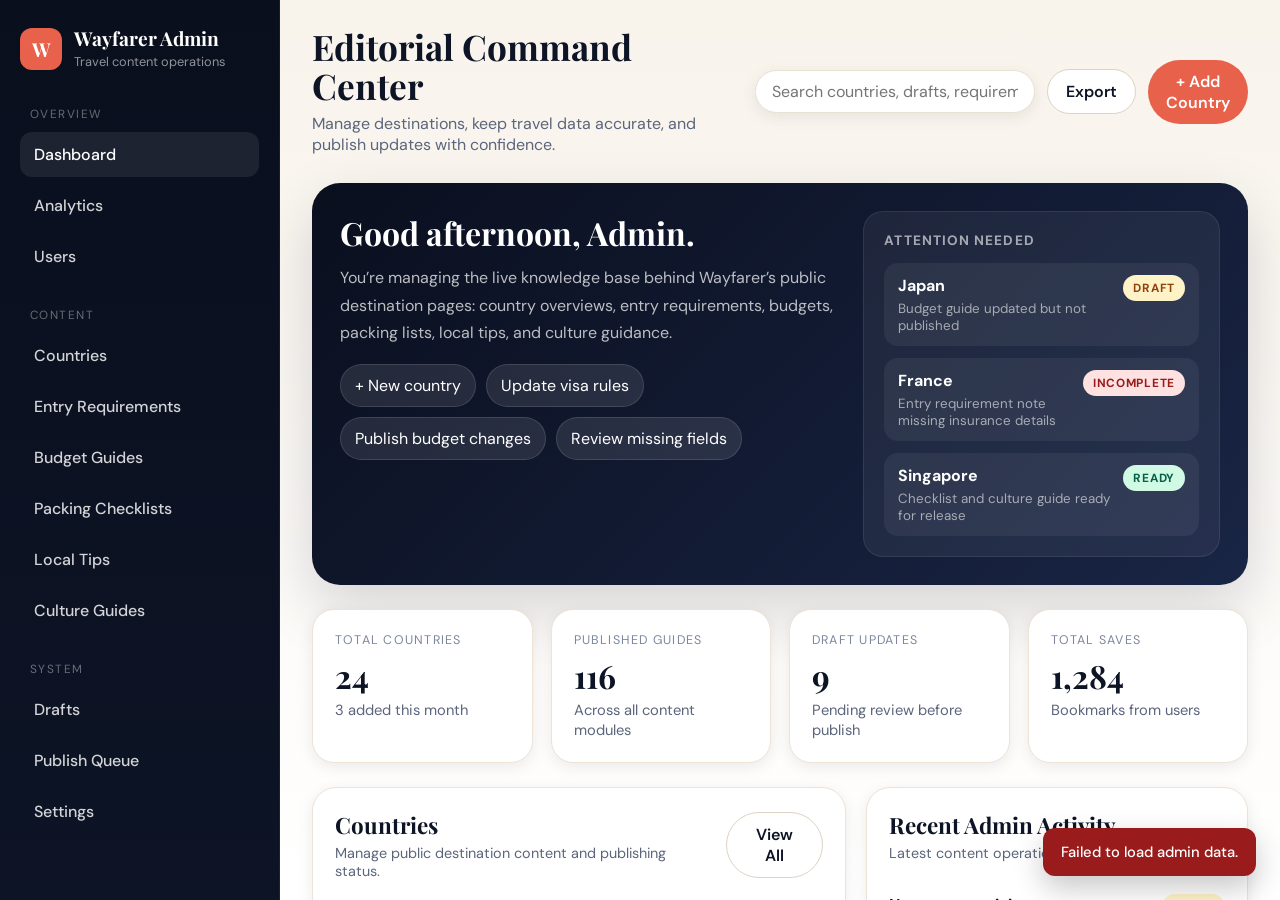
==== src/main/resources/static/admin/admin.html @ 3e6dd11d "feat, fix:removed dummy data from the KPI cards. implemented the user interface and buttons as well " ====
<!DOCTYPE html>
<html lang="en">
<head>
  <meta charset="UTF-8" />
  <meta name="viewport" content="width=device-width, initial-scale=1.0" />
  <title>Wayfarer Admin</title>

  <link rel="preconnect" href="https://fonts.googleapis.com" />
  <link rel="preconnect" href="https://fonts.gstatic.com" crossorigin />
  <link
    href="https://fonts.googleapis.com/css2?family=Playfair+Display:wght@600;700&family=DM+Sans:wght@400;500;600;700&display=swap"
    rel="stylesheet"
  />
  <link rel="stylesheet" href="admin.css" />
</head>
<body>
  <div class="admin-shell">
    <!-- SIDEBAR -->
    <aside class="sidebar">
      <div class="brand">
        <div class="brand-mark">W</div>
        <div class="brand-text">
          <h1>Wayfarer Admin</h1>
          <p>Travel content operations</p>
        </div>
      </div>

      <div class="nav-group">
        <div class="nav-title">Overview</div>
        <a href="#" class="nav-item active" data-section="dashboard">Dashboard</a>
        <a href="#" class="nav-item" data-section="analytics">Analytics</a>
        <a href="#" class="nav-item" data-section="users">Users</a>
      </div>

      <div class="nav-group">
        <div class="nav-title">Content</div>
        <a href="#" class="nav-item" data-section="countries">Countries</a>
        <a href="#" class="nav-item" data-section="requirements">Entry Requirements</a>
        <a href="#" class="nav-item" data-section="budgets">Budget Guides</a>
        <a href="#" class="nav-item" data-section="packing">Packing Checklists</a>
        <a href="#" class="nav-item" data-section="tips">Local Tips</a>
        <a href="#" class="nav-item" data-section="culture">Culture Guides</a>
      </div>

      <div class="nav-group">
        <div class="nav-title">System</div>
        <a href="#" class="nav-item" data-section="drafts">Drafts</a>
        <a href="#" class="nav-item" data-section="publish">Publish Queue</a>
        <a href="#" class="nav-item" data-section="settings">Settings</a>
      </div>
    </aside>

    <!-- MAIN -->
    <main class="main">
      <header class="topbar">
        <div class="page-heading">
          <h2 id="pageTitle">Editorial Command Center</h2>
          <p id="pageSubtitle">
            Manage destinations, keep travel data accurate, and publish updates with confidence.
          </p>
        </div>

        <div class="topbar-actions">
          <input
            id="searchInput"
            class="search"
            type="text"
            placeholder="Search countries, drafts, requirements..."
          />
          <button class="btn btn-outline" id="exportBtn">Export</button>
          <button class="btn btn-primary" id="addCountryBtn">+ Add Country</button>
        </div>
      </header>

      <!-- =========================
           DASHBOARD SECTION
      ========================== -->
      <section id="dashboardSection">
        <!-- HERO -->
        <section class="hero-panel">
          <div>
            <h3>Good afternoon, Admin.</h3>
            <p>
              You’re managing the live knowledge base behind Wayfarer’s public destination pages:
              country overviews, entry requirements, budgets, packing lists, local tips, and culture guidance.
            </p>

            <div class="quick-actions">
              <button class="quick-chip">+ New country</button>
              <button class="quick-chip">Update visa rules</button>
              <button class="quick-chip">Publish budget changes</button>
              <button class="quick-chip">Review missing fields</button>
            </div>
          </div>

          <div class="hero-side">
            <h4>Attention Needed</h4>

            <div class="task-list">
              <div class="task-item">
                <div>
                  <strong>Japan</strong>
                  <small>Budget guide updated but not published</small>
                </div>
                <span class="badge badge-warning">Draft</span>
              </div>

              <div class="task-item">
                <div>
                  <strong>France</strong>
                  <small>Entry requirement note missing insurance details</small>
                </div>
                <span class="badge badge-danger">Incomplete</span>
              </div>

              <div class="task-item">
                <div>
                  <strong>Singapore</strong>
                  <small>Checklist and culture guide ready for release</small>
                </div>
                <span class="badge badge-success">Ready</span>
              </div>
            </div>
          </div>
        </section>

        <!-- KPI CARDS -->
        <section class="stats-grid">
          <div class="stat-card">
            <span>Total Countries</span>
            <h3 id="totalCountries">24</h3>
            <p>3 added this month</p>
          </div>

          <div class="stat-card">
            <span>Published Guides</span>
            <h3 id="publishedGuides">116</h3>
            <p>Across all content modules</p>
          </div>

          <div class="stat-card">
            <span>Draft Updates</span>
            <h3 id="draftUpdates">9</h3>
            <p>Pending review before publish</p>
          </div>

          <div class="stat-card">
            <span>Total Saves</span>
            <h3 id="totalSaves">1,284</h3>
            <p>Bookmarks from users</p>
          </div>
        </section>

        <!-- DASHBOARD CONTENT GRID -->
        <section class="content-grid">
          <!-- COUNTRIES TABLE -->
          <div class="panel">
            <div class="panel-header">
              <div>
                <h3>Countries</h3>
                <p>Manage public destination content and publishing status.</p>
              </div>
              <button class="btn btn-outline" id="viewAllCountriesBtn">View All</button>
            </div>

            <div class="table-wrap">
              <table>
                <thead>
                  <tr>
                    <th>Country</th>
                    <th>Code</th>
                    <th>Capital</th>
                    <th>Last Updated</th>
                    <th>Actions</th>
                  </tr>
                </thead>
                <tbody id="countryTableBody"></tbody>
              </table>
            </div>
          </div>

          <!-- RECENT ACTIVITY -->
          <div class="panel">
            <div class="panel-header">
              <div>
                <h3>Recent Admin Activity</h3>
                <p>Latest content operations in the system.</p>
              </div>
            </div>

            <div class="list" id="activityList"></div>
          </div>
        </section>
      </section>

      <!-- =========================
           ANALYTICS SECTION
      ========================== -->
      <section id="analyticsSection" style="display: none;">
        <div class="panel">
          <div class="panel-header">
            <div>
              <h3>Analytics Overview</h3>
              <p>Track engagement, saves, and destination performance.</p>
            </div>
          </div>

          <div class="list" id="analyticsList">
            <div class="list-item">
              <div>
                <h4>Analytics module not connected yet</h4>
                <p>
                  Add your analytics API and render charts/cards here.
                </p>
              </div>
              <span class="badge badge-warning">Pending</span>
            </div>
          </div>
        </div>
      </section>

      <!-- =========================
           USERS SECTION
      ========================== -->
      <section id="usersSection" style="display: none;">
        <div class="panel">
          <div class="panel-header">
            <div>
              <h3>User Management</h3>
              <p>Monitor travelers, saves, and account-level activity.</p>
            </div>
          </div>

          <div class="list" id="usersList">
            <div class="list-item">
              <div>
                <h4>Users module not connected yet</h4>
                <p>
                  Add your users API and render the user table or cards here.
                </p>
              </div>
              <span class="badge badge-warning">Pending</span>
            </div>
          </div>
        </div>
      </section>

      <!-- =========================
           COUNTRIES SECTION
      ========================== -->
      <section id="countriesSection" style="display: none;">
        <div class="panel">
          <div class="panel-header">
            <div>
              <h3>Country Management</h3>
              <p>Create, update, and maintain destination records.</p>
            </div>
            <button class="btn btn-primary" id="countriesAddBtn">+ Add Country</button>
          </div>

          <div id="countriesRegionGrid" class="content-grid" style="margin-bottom:20px;"></div>
          <div id="countriesSubRegionGrid" class="content-grid" style="margin-bottom:20px;"></div>

          <div class="table-wrap">
            <table>
              <thead>
                <tr>
                  <th>Country</th>
                  <th>Code</th>
                  <th>Capital</th>
                  <th>Last Updated</th>
                  <th>Actions</th>
                </tr>
              </thead>
              <tbody id="countriesSectionTableBody"></tbody>
            </table>
          </div>
        </div>
      </section>

      <!-- =========================
           REQUIREMENTS SECTION
      ========================== -->
      <section id="requirementsSection" style="display: none;">

        <!-- Stats bar -->
        <div class="section-stats">
          <div class="section-stat">
            <div class="section-stat-icon">🛂</div>
            <div class="section-stat-text">
              <span>Total Records</span>
              <strong id="requirementsTotalCount">0</strong>
            </div>
          </div>
          <div class="section-stat">
            <div class="section-stat-icon">✅</div>
            <div class="section-stat-text">
              <span>Published</span>
              <strong id="requirementsPublishedCount">0</strong>
            </div>
          </div>
          <div class="section-stat">
            <div class="section-stat-icon">⚠️</div>
            <div class="section-stat-text">
              <span>Needs Review</span>
              <strong id="requirementsNeedsReviewCount">0</strong>
            </div>
          </div>
        </div>

        <!-- Toolbar -->
        <div class="section-toolbar">
          <div class="section-toolbar-left">
            <button class="filter-chip active">All</button>
            <button class="filter-chip">Visa Required</button>
            <button class="filter-chip">Visa-Free</button>
            <button class="filter-chip">e-Visa</button>
            <button class="filter-chip">Incomplete</button>
          </div>
          <button class="btn btn-primary" id="addEntryBtn">+ Add Entry Record</button>
        </div>

        <!-- Cards -->
        <div class="req-grid" id="requirementsGrid"></div>
      </section>

      <!-- =========================
           BUDGETS SECTION
      ========================== -->
      <section id="budgetsSection" style="display: none;">

        <div class="section-stats">
          <div class="section-stat">
            <div class="section-stat-icon">💰</div>
            <div class="section-stat-text"><span>Budget Guides</span><strong id="budgetsTotalCount">0</strong></div>
          </div>
          <div class="section-stat">
            <div class="section-stat-icon">✅</div>
            <div class="section-stat-text"><span>Published</span><strong id="budgetsPublishedCount">0</strong></div>
          </div>
          <div class="section-stat">
            <div class="section-stat-icon">📝</div>
            <div class="section-stat-text"><span>Drafts</span><strong id="budgetsDraftCount">0</strong></div>
          </div>
        </div>

        <div class="section-toolbar">
          <div class="section-toolbar-left">
            <button class="filter-chip active">All</button>
            <button class="filter-chip">Budget</button>
            <button class="filter-chip">Mid-Range</button>
            <button class="filter-chip">Luxury</button>
            <button class="filter-chip">Draft</button>
          </div>
          <button class="btn btn-primary" id="addBudgetBtn">+ Add Budget Guide</button>
        </div>

        <div class="budget-grid" id="budgetsGrid"></div>
      </section>

      <!-- =========================
           PACKING SECTION
      ========================== -->
      <section id="packingSection" style="display: none;">

        <div class="section-stats">
          <div class="section-stat">
            <div class="section-stat-icon">🎒</div>
            <div class="section-stat-text"><span>Checklists</span><strong id="packingTotalCount">0</strong></div>
          </div>
          <div class="section-stat">
            <div class="section-stat-icon">📦</div>
            <div class="section-stat-text"><span>Total Items</span><strong id="packingItemsCount">0</strong></div>
          </div>
          <div class="section-stat">
            <div class="section-stat-icon">✅</div>
            <div class="section-stat-text"><span>Published</span><strong id="packingPublishedCount">0</strong></div>
          </div>
        </div>

        <div class="section-toolbar">
          <div class="section-toolbar-left">
            <button class="filter-chip active">All</button>
            <button class="filter-chip">Tropical</button>
            <button class="filter-chip">Cold Weather</button>
            <button class="filter-chip">Beach</button>
            <button class="filter-chip">Business</button>
          </div>
          <button class="btn btn-primary" id="addChecklistBtn">+ Add Checklist</button>
        </div>

        <div class="packing-grid" id="packingGrid"></div>
      </section>

      <!-- =========================
           TIPS SECTION
      ========================== -->
      <section id="tipsSection" style="display: none;">

        <div class="section-stats">
          <div class="section-stat">
            <div class="section-stat-icon">💡</div>
            <div class="section-stat-text"><span>Tip Collections</span><strong id="tipsTotalCount">0</strong></div>
          </div>
          <div class="section-stat">
            <div class="section-stat-icon">📌</div>
            <div class="section-stat-text"><span>Total Tips</span><strong id="tipsItemsCount">0</strong></div>
          </div>
          <div class="section-stat">
            <div class="section-stat-icon">✅</div>
            <div class="section-stat-text"><span>Published</span><strong id="tipsPublishedCount">0</strong></div>
          </div>
        </div>

        <div class="section-toolbar">
          <div class="section-toolbar-left">
            <button class="filter-chip active">All</button>
            <button class="filter-chip">Transport</button>
            <button class="filter-chip">Safety</button>
            <button class="filter-chip">Food</button>
            <button class="filter-chip">Money</button>
            <button class="filter-chip">Etiquette</button>
          </div>
          <button class="btn btn-primary" id="addTipsBtn">+ Add Tips</button>
        </div>

        <div class="tips-grid" id="tipsGrid"></div>
      </section>

      <!-- =========================
           CULTURE SECTION
      ========================== -->
      <section id="cultureSection" style="display: none;">

        <div class="section-stats">
          <div class="section-stat">
            <div class="section-stat-icon">🎭</div>
            <div class="section-stat-text"><span>Culture Guides</span><strong id="cultureTotalCount">0</strong></div>
          </div>
          <div class="section-stat">
            <div class="section-stat-icon">✅</div>
            <div class="section-stat-text"><span>Published</span><strong id="culturePublishedCount">0</strong></div>
          </div>
          <div class="section-stat">
            <div class="section-stat-icon">📝</div>
            <div class="section-stat-text"><span>Drafts</span><strong id="cultureDraftCount">0</strong></div>
          </div>
        </div>

        <div class="section-toolbar">
          <div class="section-toolbar-left">
            <button class="filter-chip active">All</button>
            <button class="filter-chip">Religious</button>
            <button class="filter-chip">Dining</button>
            <button class="filter-chip">Greetings</button>
            <button class="filter-chip">Dress Code</button>
          </div>
          <button class="btn btn-primary" id="addCultureBtn">+ Add Culture Guide</button>
        </div>

        <div class="culture-grid" id="cultureGrid"></div>
      </section>

      <!-- =========================
           DRAFTS SECTION
      ========================== -->
      <section id="draftsSection" style="display: none;">
        <div class="panel">
          <div class="panel-header">
            <div>
              <h3>Draft Management</h3>
              <p>Review unpublished destination updates.</p>
            </div>
          </div>

          <div class="list">
            <div class="list-item">
              <div>
                <h4>Drafts module not connected yet</h4>
                <p>Add your drafts API and renderer here.</p>
              </div>
              <span class="badge badge-warning">Pending</span>
            </div>
          </div>
        </div>
      </section>

      <!-- =========================
           PUBLISH SECTION
      ========================== -->
      <section id="publishSection" style="display: none;">
        <div class="panel">
          <div class="panel-header">
            <div>
              <h3>Publish Queue</h3>
              <p>Approve and release content updates.</p>
            </div>
          </div>

          <div class="list">
            <div class="list-item">
              <div>
                <h4>Publish queue module not connected yet</h4>
                <p>Add your publish queue API and renderer here.</p>
              </div>
              <span class="badge badge-warning">Pending</span>
            </div>
          </div>
        </div>
      </section>

      <!-- =========================
           SETTINGS SECTION
      ========================== -->
      <section id="settingsSection" style="display: none;">
        <div class="panel">
          <div class="panel-header">
            <div>
              <h3>System Settings</h3>
              <p>Manage administrative preferences and controls.</p>
            </div>
          </div>

          <div class="list">
            <div class="list-item">
              <div>
                <h4>Settings module not connected yet</h4>
                <p>Add settings forms and backend endpoints here.</p>
              </div>
              <span class="badge badge-warning">Pending</span>
            </div>
          </div>
        </div>
      </section>
    </main>
  </div>

  <!-- ================================
       MODAL: ADD ENTRY REQUIREMENT
  ================================= -->
  <div id="entryModal" class="modal-overlay" style="display:none;">
    <div class="modal-box">
      <div class="modal-header">
        <h3 id="entryModalTitle">Add Entry Requirement</h3>
        <button class="modal-close" id="closeEntryModal">×</button>
      </div>
      <form id="entryForm" autocomplete="off">
        <div class="modal-body">
          <div class="form-row">
            <div class="form-group">
              <label>Country</label>
              <select id="entryCountryId" required>
                <option value="">Select a country…</option>
              </select>
            </div>
            <div class="form-group">
              <label>Visa Type</label>
              <select id="entryVisaType" required>
                <option value="">Select type…</option>
                <option value="VISA_FREE">Visa-Free</option>
                <option value="VISA_ON_ARRIVAL">Visa on Arrival</option>
                <option value="E_VISA">e-Visa</option>
                <option value="VISA_REQUIRED">Visa Required</option>
              </select>
            </div>
          </div>
          <div class="form-row">
            <div class="form-group">
              <label>Max Stay (days)</label>
              <input type="number" id="entryMaxStay" min="1" placeholder="90" />
            </div>
            <div class="form-group">
              <label>Passport Validity Required</label>
              <input type="text" id="entryPassportValidity" placeholder="e.g. 6 months beyond stay" />
            </div>
          </div>
          <div class="form-group">
            <label>Vaccination Requirements</label>
            <input type="text" id="entryVaccination" placeholder="e.g. Yellow Fever (if arriving from endemic country)" />
          </div>
          <div class="form-group">
            <label>Travel Insurance</label>
            <select id="entryInsurance">
              <option value="NOT_REQUIRED">Not Required</option>
              <option value="RECOMMENDED">Recommended</option>
              <option value="REQUIRED">Required</option>
            </select>
          </div>
          <div class="form-group">
            <label>Customs Notes</label>
            <textarea id="entryCustomsNotes" rows="2" placeholder="e.g. Declare all food items, strict drug penalties…"></textarea>
          </div>
          <div class="form-group">
            <label>Additional Notes</label>
            <textarea id="entryNotes" rows="3" placeholder="Any other entry information travelers should know…"></textarea>
          </div>
        </div>
        <div class="modal-footer">
          <button type="button" class="btn btn-outline" id="cancelEntryModal">Cancel</button>
          <button type="submit" class="btn btn-primary" id="saveEntryBtn">Save Entry Record</button>
        </div>
      </form>
    </div>
  </div>

  <!-- ================================
       MODAL: ADD BUDGET GUIDE
  ================================= -->
  <div id="budgetModal" class="modal-overlay" style="display:none;">
    <div class="modal-box modal-box-wide">
      <div class="modal-header">
        <h3 id="budgetModalTitle">Add Budget Guide</h3>
        <button class="modal-close" id="closeBudgetModal">×</button>
      </div>
      <form id="budgetForm" autocomplete="off">
        <div class="modal-body">
          <div class="form-group">
            <label>Country</label>
            <select id="budgetCountryId" required>
              <option value="">Select a country…</option>
            </select>
          </div>
          <div class="form-group">
            <label>Currency Used</label>
            <input type="text" id="budgetCurrency" placeholder="e.g. JPY, USD, EUR" />
          </div>

          <div class="modal-section-label">💸 Budget Tier (per person/day)</div>
          <div class="form-row form-row-3">
            <div class="form-group">
              <label>Accommodation</label>
              <input type="text" id="budgetBudgetAccommodation" placeholder="$25–40" />
            </div>
            <div class="form-group">
              <label>Food</label>
              <input type="text" id="budgetBudgetFood" placeholder="$15–25" />
            </div>
            <div class="form-group">
              <label>Transport</label>
              <input type="text" id="budgetBudgetTransport" placeholder="$10–15" />
            </div>
          </div>
          <div class="form-row">
            <div class="form-group">
              <label>Activities</label>
              <input type="text" id="budgetBudgetActivities" placeholder="$5–10" />
            </div>
            <div class="form-group">
              <label>Daily Total Range</label>
              <input type="text" id="budgetBudgetTotal" placeholder="$55–90" />
            </div>
          </div>

          <div class="modal-section-label">🏨 Mid-Range Tier (per person/day)</div>
          <div class="form-row form-row-3">
            <div class="form-group">
              <label>Accommodation</label>
              <input type="text" id="budgetMidAccommodation" placeholder="$80–130" />
            </div>
            <div class="form-group">
              <label>Food</label>
              <input type="text" id="budgetMidFood" placeholder="$30–50" />
            </div>
            <div class="form-group">
              <label>Transport</label>
              <input type="text" id="budgetMidTransport" placeholder="$20–30" />
            </div>
          </div>
          <div class="form-row">
            <div class="form-group">
              <label>Activities</label>
              <input type="text" id="budgetMidActivities" placeholder="$20–40" />
            </div>
            <div class="form-group">
              <label>Daily Total Range</label>
              <input type="text" id="budgetMidTotal" placeholder="$150–250" />
            </div>
          </div>

          <div class="modal-section-label">✨ Luxury Tier (per person/day)</div>
          <div class="form-row form-row-3">
            <div class="form-group">
              <label>Accommodation</label>
              <input type="text" id="budgetLuxAccommodation" placeholder="$250+" />
            </div>
            <div class="form-group">
              <label>Food</label>
              <input type="text" id="budgetLuxFood" placeholder="$80+" />
            </div>
            <div class="form-group">
              <label>Transport</label>
              <input type="text" id="budgetLuxTransport" placeholder="$50+" />
            </div>
          </div>
          <div class="form-row">
            <div class="form-group">
              <label>Activities</label>
              <input type="text" id="budgetLuxActivities" placeholder="$100+" />
            </div>
            <div class="form-group">
              <label>Daily Total Range</label>
              <input type="text" id="budgetLuxTotal" placeholder="$480+" />
            </div>
          </div>

          <div class="form-group">
            <label>Saving Tips</label>
            <textarea id="budgetSavingTips" rows="3" placeholder="e.g. Use IC cards for transport, eat at convenience stores for cheap quality meals…"></textarea>
          </div>
        </div>
        <div class="modal-footer">
          <button type="button" class="btn btn-outline" id="cancelBudgetModal">Cancel</button>
          <button type="submit" class="btn btn-primary" id="saveBudgetBtn">Save Budget Guide</button>
        </div>
      </form>
    </div>
  </div>

  <!-- ================================
       MODAL: ADD PACKING CHECKLIST
  ================================= -->
  <div id="checklistModal" class="modal-overlay" style="display:none;">
    <div class="modal-box modal-box-wide">
      <div class="modal-header">
        <h3 id="checklistModalTitle">Add Packing Checklist</h3>
        <button class="modal-close" id="closeChecklistModal">×</button>
      </div>
      <form id="checklistForm" autocomplete="off">
        <div class="modal-body">
          <div class="form-row">
            <div class="form-group">
              <label>Country</label>
              <select id="checklistCountryId" required>
                <option value="">Select a country…</option>
              </select>
            </div>
            <div class="form-group">
              <label>Climate Type</label>
              <select id="checklistClimate">
                <option value="TROPICAL">Tropical</option>
                <option value="TEMPERATE">Temperate</option>
                <option value="COLD">Cold / Winter</option>
                <option value="ARID">Arid / Desert</option>
                <option value="MEDITERRANEAN">Mediterranean</option>
              </select>
            </div>
          </div>

          <div class="modal-section-label">📦 Checklist Items</div>
          <p style="font-size:0.82rem;color:var(--text-muted);margin-bottom:12px;">Add items one at a time. Each item belongs to a category.</p>

          <div id="checklistItemsContainer">
            <!-- dynamic rows injected here -->
          </div>

          <button type="button" class="btn btn-outline" id="addChecklistItemRow" style="width:100%;margin-top:8px;">
            + Add Item
          </button>
        </div>
        <div class="modal-footer">
          <button type="button" class="btn btn-outline" id="cancelChecklistModal">Cancel</button>
          <button type="submit" class="btn btn-primary" id="saveChecklistBtn">Save Checklist</button>
        </div>
      </form>
    </div>
  </div>

  <!-- ================================
       MODAL: ADD LOCAL TIPS
  ================================= -->
  <div id="tipsModal" class="modal-overlay" style="display:none;">
    <div class="modal-box modal-box-wide">
      <div class="modal-header">
        <h3 id="tipsModalTitle">Add Local Tips</h3>
        <button class="modal-close" id="closeTipsModal">×</button>
      </div>
      <form id="tipsForm" autocomplete="off">
        <div class="modal-body">
          <div class="form-group">
            <label>Country</label>
            <select id="tipsCountryId" required>
              <option value="">Select a country…</option>
            </select>
          </div>

          <div class="modal-section-label">💡 Tips</div>
          <p style="font-size:0.82rem;color:var(--text-muted);margin-bottom:12px;">Add practical tips for travelers. Each tip has a category and icon.</p>

          <div id="tipsItemsContainer">
            <!-- dynamic rows injected here -->
          </div>

          <button type="button" class="btn btn-outline" id="addTipItemRow" style="width:100%;margin-top:8px;">
            + Add Tip
          </button>
        </div>
        <div class="modal-footer">
          <button type="button" class="btn btn-outline" id="cancelTipsModal">Cancel</button>
          <button type="submit" class="btn btn-primary" id="saveTipsBtn">Save Tips</button>
        </div>
      </form>
    </div>
  </div>

  <!-- ================================
       MODAL: ADD CULTURE GUIDE
  ================================= -->
  <div id="cultureModal" class="modal-overlay" style="display:none;">
    <div class="modal-box modal-box-wide">
      <div class="modal-header">
        <h3 id="cultureModalTitle">Add Culture Guide</h3>
        <button class="modal-close" id="closeCultureModal">×</button>
      </div>
      <form id="cultureForm" autocomplete="off">
        <div class="modal-body">
          <div class="form-group">
            <label>Country</label>
            <select id="cultureCountryId" required>
              <option value="">Select a country…</option>
            </select>
          </div>

          <div class="form-row">
            <div>
              <div class="modal-section-label" style="color:#065f46;">✅ Do's</div>
              <div id="dosContainer"></div>
              <button type="button" class="btn btn-outline" id="addDoRow" style="width:100%;margin-top:8px;font-size:0.82rem;">+ Add Do</button>
            </div>
            <div>
              <div class="modal-section-label" style="color:#991b1b;">🚫 Don'ts</div>
              <div id="dontsContainer"></div>
              <button type="button" class="btn btn-outline" id="addDontRow" style="width:100%;margin-top:8px;font-size:0.82rem;">+ Add Don't</button>
            </div>
          </div>

          <div class="form-group" style="margin-top:16px;">
            <label>Cultural Notes</label>
            <textarea id="cultureNotes" rows="3" placeholder="General cultural context and background for travelers…"></textarea>
          </div>
        </div>
        <div class="modal-footer">
          <button type="button" class="btn btn-outline" id="cancelCultureModal">Cancel</button>
          <button type="submit" class="btn btn-primary" id="saveCultureBtn">Save Culture Guide</button>
        </div>
      </form>
    </div>
  </div>

  <script src="admin.js"></script>
</body>
</html>
---- src/main/resources/static/admin/admin.css ----
:root {
  --navy-950: #0a0f1e;
  --navy-900: #0d1425;
  --navy-800: #111b35;
  --navy-700: #192545;
  --navy-600: #1e2f55;
  --navy-300: #6b82b8;

  --sand-100: #fdf8f0;
  --sand-200: #f5ead8;
  --sand-300: #e8d5b4;

  --coral: #e8614a;
  --coral-dark: #c44e3a;
  --gold: #c9a84c;

  --white: #ffffff;
  --text-primary: #0d1425;
  --text-secondary: #5b657c;
  --text-muted: #7d879c;

  --success-bg: #d1fae5;
  --success-text: #065f46;
  --warning-bg: #fef3c7;
  --warning-text: #92400e;
  --danger-bg: #fee2e2;
  --danger-text: #991b1b;

  --radius-sm: 10px;
  --radius-md: 16px;
  --radius-lg: 24px;
  --radius-xl: 28px;

  --shadow-sm: 0 4px 16px rgba(10, 15, 30, 0.08);
  --shadow-md: 0 12px 36px rgba(10, 15, 30, 0.12);
  --shadow-lg: 0 24px 60px rgba(10, 15, 30, 0.16);

  --font-display: 'Playfair Display', serif;
  --font-body: 'DM Sans', sans-serif;
}

* {
  box-sizing: border-box;
  margin: 0;
  padding: 0;
}

body {
  font-family: var(--font-body);
  background: linear-gradient(180deg, #f8f3eb 0%, #ffffff 100%);
  color: var(--text-primary);
}

button,
input {
  font: inherit;
}

a {
  text-decoration: none;
  color: inherit;
}

.admin-shell {
  display: grid;
  grid-template-columns: 280px 1fr;
  height: 100vh;
  overflow: hidden;
}

.sidebar {
  background: linear-gradient(180deg, var(--navy-950), var(--navy-900));
  color: var(--white);
  padding: 28px 20px;
  position: sticky;
  top: 0;
  height: 100vh;
  overflow-y: auto;
  overflow-x: hidden;
  border-right: 1px solid rgba(255, 255, 255, 0.06);
  flex-shrink: 0;
  scrollbar-width: none;
}

.sidebar::-webkit-scrollbar {
  display: none;
}

.brand {
  display: flex;
  align-items: center;
  gap: 12px;
  margin-bottom: 36px;
}

.brand-mark {
  width: 42px;
  height: 42px;
  border-radius: 12px;
  background: var(--coral);
  display: flex;
  align-items: center;
  justify-content: center;
  font-family: var(--font-display);
  font-weight: 700;
  font-size: 1.2rem;
}

.brand-text h1 {
  font-family: var(--font-display);
  font-size: 1.2rem;
  line-height: 1.1;
}

.brand-text p {
  font-size: 0.8rem;
  color: rgba(255, 255, 255, 0.55);
  margin-top: 4px;
}

.nav-group {
  margin-bottom: 28px;
}

.nav-title {
  font-size: 0.74rem;
  letter-spacing: 0.12em;
  text-transform: uppercase;
  color: rgba(255, 255, 255, 0.38);
  margin: 0 10px 10px;
}

.nav-item {
  display: flex;
  align-items: center;
  gap: 12px;
  padding: 12px 14px;
  border-radius: 12px;
  color: rgba(255, 255, 255, 0.82);
  font-weight: 500;
  transition: 0.2s ease;
  margin-bottom: 6px;
}

.nav-item:hover,
.nav-item.active {
  background: rgba(255, 255, 255, 0.08);
  color: var(--white);
}

.main {
  padding: 28px 32px 40px;
  height: 100vh;
  overflow-y: auto;
  overflow-x: hidden;
  min-width: 0;
}


.topbar {
  display: flex;
  justify-content: space-between;
  align-items: center;
  gap: 16px;
  margin-bottom: 28px;
}

.page-heading h2 {
  font-family: var(--font-display);
  font-size: 2.2rem;
  line-height: 1.1;
}

.page-heading p {
  color: var(--text-secondary);
  margin-top: 8px;
}

.topbar-actions {
  display: flex;
  gap: 12px;
  align-items: center;
}

.search {
  background: var(--white);
  border: 1px solid #e8e1d4;
  border-radius: 999px;
  padding: 10px 16px;
  min-width: 280px;
  outline: none;
  box-shadow: var(--shadow-sm);
}

.btn {
  border: none;
  border-radius: 999px;
  padding: 11px 18px;
  font-weight: 600;
  cursor: pointer;
  transition: 0.2s ease;
}

.btn-primary {
  background: var(--coral);
  color: var(--white);
}

.btn-primary:hover {
  background: var(--coral-dark);
}

.btn-outline {
  background: var(--white);
  color: var(--navy-900);
  border: 1px solid #ddd3c3;
}

.hero-panel {
  background: linear-gradient(135deg, var(--navy-950), var(--navy-700));
  color: var(--white);
  border-radius: var(--radius-xl);
  padding: 28px;
  box-shadow: var(--shadow-lg);
  display: grid;
  grid-template-columns: 1.4fr 1fr;
  gap: 24px;
  margin-bottom: 24px;
}

.hero-panel h3 {
  font-family: var(--font-display);
  font-size: 2rem;
  margin-bottom: 10px;
}

.hero-panel p {
  color: rgba(255, 255, 255, 0.72);
  max-width: 680px;
  line-height: 1.7;
}

.quick-actions {
  display: flex;
  flex-wrap: wrap;
  gap: 10px;
  margin-top: 18px;
}

.quick-chip {
  background: rgba(255, 255, 255, 0.1);
  border: 1px solid rgba(255, 255, 255, 0.12);
  color: var(--white);
  padding: 10px 14px;
  border-radius: 999px;
}

.hero-side {
  background: rgba(255, 255, 255, 0.06);
  border: 1px solid rgba(255, 255, 255, 0.08);
  border-radius: 20px;
  padding: 20px;
}

.hero-side h4 {
  font-size: 0.85rem;
  text-transform: uppercase;
  letter-spacing: 0.08em;
  color: rgba(255, 255, 255, 0.6);
  margin-bottom: 14px;
}

.task-list {
  display: grid;
  gap: 12px;
}

.task-item {
  display: flex;
  justify-content: space-between;
  gap: 12px;
  background: rgba(255, 255, 255, 0.06);
  padding: 12px 14px;
  border-radius: 14px;
}

.task-item small {
  color: rgba(255, 255, 255, 0.58);
  display: block;
  margin-top: 4px;
}

.badge {
  display: inline-flex;
  align-items: center;
  padding: 5px 10px;
  border-radius: 999px;
  font-size: 0.74rem;
  font-weight: 700;
  text-transform: uppercase;
  letter-spacing: 0.06em;
  height: fit-content;
  white-space: nowrap;
}

.badge-success {
  background: var(--success-bg);
  color: var(--success-text);
}

.badge-warning {
  background: var(--warning-bg);
  color: var(--warning-text);
}

.badge-danger {
  background: var(--danger-bg);
  color: var(--danger-text);
}

.stats-grid {
  display: grid;
  grid-template-columns: repeat(4, 1fr);
  gap: 18px;
  margin-bottom: 24px;
}

.stat-card {
  background: var(--white);
  border: 1px solid #eee3d4;
  border-radius: 22px;
  padding: 22px;
  box-shadow: var(--shadow-sm);
}

.stat-card span {
  display: block;
  font-size: 0.78rem;
  text-transform: uppercase;
  letter-spacing: 0.1em;
  color: var(--text-muted);
  margin-bottom: 12px;
}

.stat-card h3 {
  font-family: var(--font-display);
  font-size: 2rem;
  line-height: 1;
  margin-bottom: 8px;
}

.stat-card p {
  color: var(--text-secondary);
  font-size: 0.92rem;
}

.content-grid {
  display: grid;
  grid-template-columns: 1.4fr 1fr;
  gap: 20px;
}

.panel {
  background: var(--white);
  border: 1px solid #eee3d4;
  border-radius: 24px;
  padding: 22px;
  box-shadow: var(--shadow-sm);
}

.panel-header {
  display: flex;
  justify-content: space-between;
  align-items: center;
  margin-bottom: 18px;
  gap: 16px;
}

.panel-header h3 {
  font-family: var(--font-display);
  font-size: 1.4rem;
}

.panel-header p {
  color: var(--text-secondary);
  font-size: 0.9rem;
  margin-top: 4px;
}

.table-wrap {
  overflow-x: auto;
}

table {
  width: 100%;
  border-collapse: collapse;
}

th,
td {
  text-align: left;
  padding: 14px 10px;
  border-bottom: 1px solid #f1e8da;
  vertical-align: middle;
}

th {
  font-size: 0.76rem;
  text-transform: uppercase;
  letter-spacing: 0.08em;
  color: var(--text-muted);
}

td {
  font-size: 0.94rem;
  color: var(--text-primary);
}

.country-cell {
  display: flex;
  align-items: center;
  gap: 12px;
  font-weight: 600;
}

.flag-box {
  width: 38px;
  height: 38px;
  border-radius: 12px;
  background: var(--sand-100);
  display: flex;
  align-items: center;
  justify-content: center;
  font-size: 1.25rem;
}

.table-actions {
  display: flex;
  gap: 8px;
  flex-wrap: wrap;
}

.mini-btn {
  padding: 8px 12px;
  border-radius: 999px;
  font-size: 0.82rem;
  font-weight: 600;
  border: 1px solid #e6dbc9;
  background: #fff;
  cursor: pointer;
}

.mini-btn.primary {
  background: var(--navy-900);
  color: var(--white);
  border-color: var(--navy-900);
}

.list {
  display: grid;
  gap: 14px;
}

.list-item {
  display: flex;
  justify-content: space-between;
  gap: 16px;
  align-items: flex-start;
  padding: 14px 0;
  border-bottom: 1px solid #f1e8da;
}

.list-item:last-child {
  border-bottom: none;
  padding-bottom: 0;
}

.list-item h4 {
  font-size: 0.98rem;
  margin-bottom: 4px;
}

.list-item p {
  color: var(--text-secondary);
  font-size: 0.88rem;
  line-height: 1.6;
}

@media (max-width: 1200px) {
  .stats-grid {
    grid-template-columns: repeat(2, 1fr);
  }

  .content-grid,
  .hero-panel {
    grid-template-columns: 1fr;
  }
}

@media (max-width: 900px) {
  .admin-shell {
    grid-template-columns: 1fr;
    height: auto;
    overflow: visible;
  }

  .sidebar {
    position: relative;
    height: auto;
    overflow: visible;
  }

  .main {
    height: auto;
    overflow: visible;
  }

  .topbar {
    flex-direction: column;
    align-items: stretch;
  }

  .topbar-actions {
    flex-direction: column;
    align-items: stretch;
  }

  .search {
    min-width: 100%;
    width: 100%;
  }
}

@media (max-width: 640px) {
  .main {
    padding: 20px 16px 28px;
  }

  .stats-grid {
    grid-template-columns: 1fr;
  }
}
/* ============ CONTENT SECTION LAYOUTS ============ */

.section-toolbar {
  display: flex;
  align-items: center;
  justify-content: space-between;
  gap: 14px;
  margin-bottom: 22px;
  flex-wrap: wrap;
}

.section-toolbar-left {
  display: flex;
  align-items: center;
  gap: 10px;
  flex-wrap: wrap;
}

.filter-chip {
  background: var(--white);
  border: 1px solid #ddd3c3;
  color: var(--text-primary);
  padding: 8px 16px;
  border-radius: 999px;
  font-size: 0.84rem;
  font-weight: 600;
  cursor: pointer;
  transition: 0.18s ease;
}

.filter-chip:hover,
.filter-chip.active {
  background: var(--navy-900);
  color: var(--white);
  border-color: var(--navy-900);
}

/* ── Entry Requirements ── */
.req-grid {
  display: grid;
  gap: 16px;
}

.req-card {
  background: var(--white);
  border: 1px solid #eee3d4;
  border-radius: 20px;
  padding: 20px 22px;
  box-shadow: var(--shadow-sm);
  display: grid;
  grid-template-columns: 1fr auto;
  gap: 12px 20px;
  align-items: start;
}

.req-card-top {
  display: flex;
  align-items: center;
  gap: 14px;
  grid-column: 1 / -1;
}

.req-flag {
  width: 44px;
  height: 44px;
  border-radius: 14px;
  background: var(--sand-100);
  display: flex;
  align-items: center;
  justify-content: center;
  font-size: 1.4rem;
  flex-shrink: 0;
}

.req-meta h4 {
  font-size: 1rem;
  font-weight: 700;
  margin-bottom: 2px;
}

.req-meta p {
  font-size: 0.84rem;
  color: var(--text-secondary);
}

.req-tags {
  display: flex;
  flex-wrap: wrap;
  gap: 8px;
  grid-column: 1;
}

.req-tag {
  display: inline-flex;
  align-items: center;
  gap: 5px;
  background: var(--sand-100);
  border: 1px solid var(--sand-300);
  color: var(--text-primary);
  padding: 5px 11px;
  border-radius: 999px;
  font-size: 0.78rem;
  font-weight: 600;
}

.req-tag-dot {
  width: 7px;
  height: 7px;
  border-radius: 50%;
  background: var(--coral);
  flex-shrink: 0;
}

.req-tag-dot.green { background: #10b981; }
.req-tag-dot.amber { background: #f59e0b; }
.req-tag-dot.red   { background: #ef4444; }

.req-actions {
  display: flex;
  flex-direction: column;
  gap: 7px;
  justify-content: flex-start;
}

/* ── Budget Guides ── */
.budget-grid {
  display: grid;
  grid-template-columns: repeat(auto-fill, minmax(300px, 1fr));
  gap: 18px;
}

.budget-card {
  background: var(--white);
  border: 1px solid #eee3d4;
  border-radius: 22px;
  padding: 22px;
  box-shadow: var(--shadow-sm);
  display: flex;
  flex-direction: column;
  gap: 16px;
}

.budget-card-header {
  display: flex;
  align-items: center;
  justify-content: space-between;
  gap: 10px;
}

.budget-country {
  display: flex;
  align-items: center;
  gap: 10px;
}

.budget-country .flag-box {
  width: 38px;
  height: 38px;
}

.budget-country h4 {
  font-size: 1rem;
  font-weight: 700;
}

.budget-country p {
  font-size: 0.8rem;
  color: var(--text-secondary);
}

.budget-tier-tabs {
  display: flex;
  gap: 4px;
  background: #f5ead8;
  border-radius: 999px;
  padding: 3px;
}

.tier-tab {
  padding: 5px 12px;
  border-radius: 999px;
  font-size: 0.76rem;
  font-weight: 700;
  border: none;
  background: transparent;
  cursor: pointer;
  color: var(--text-secondary);
  transition: 0.15s ease;
}

.tier-tab.active {
  background: var(--white);
  color: var(--text-primary);
  box-shadow: 0 2px 6px rgba(10,15,30,0.1);
}

.budget-breakdown {
  display: grid;
  gap: 10px;
}

.budget-row {
  display: flex;
  justify-content: space-between;
  align-items: center;
  font-size: 0.88rem;
}

.budget-row-label {
  display: flex;
  align-items: center;
  gap: 8px;
  color: var(--text-secondary);
}

.budget-row-icon {
  font-size: 1rem;
}

.budget-row-value {
  font-weight: 700;
  color: var(--text-primary);
}

.budget-total {
  border-top: 1px solid #f1e8da;
  padding-top: 12px;
  display: flex;
  justify-content: space-between;
  align-items: center;
}

.budget-total span:first-child {
  font-size: 0.82rem;
  text-transform: uppercase;
  letter-spacing: 0.08em;
  color: var(--text-muted);
  font-weight: 700;
}

.budget-total span:last-child {
  font-family: var(--font-display);
  font-size: 1.3rem;
  color: var(--coral);
}

.budget-card-footer {
  display: flex;
  gap: 8px;
}

/* ── Packing Checklists ── */
.packing-grid {
  display: grid;
  grid-template-columns: repeat(auto-fill, minmax(320px, 1fr));
  gap: 18px;
}

.packing-card {
  background: var(--white);
  border: 1px solid #eee3d4;
  border-radius: 22px;
  padding: 22px;
  box-shadow: var(--shadow-sm);
  display: flex;
  flex-direction: column;
  gap: 14px;
}

.packing-card-header {
  display: flex;
  align-items: center;
  justify-content: space-between;
}

.packing-country {
  display: flex;
  align-items: center;
  gap: 10px;
}

.packing-country h4 { font-size: 1rem; font-weight: 700; }
.packing-country p  { font-size: 0.8rem; color: var(--text-secondary); }

.packing-progress {
  background: #f1e8da;
  border-radius: 999px;
  height: 6px;
  overflow: hidden;
}

.packing-progress-fill {
  height: 100%;
  border-radius: 999px;
  background: linear-gradient(90deg, var(--coral), var(--gold));
  transition: width 0.4s ease;
}

.packing-categories {
  display: flex;
  flex-wrap: wrap;
  gap: 7px;
}

.packing-cat {
  display: flex;
  align-items: center;
  gap: 5px;
  background: var(--sand-100);
  border: 1px solid var(--sand-300);
  padding: 5px 11px;
  border-radius: 999px;
  font-size: 0.78rem;
  font-weight: 600;
  color: var(--text-primary);
}

.packing-items-list {
  display: grid;
  gap: 6px;
  max-height: 160px;
  overflow-y: auto;
}

.packing-item {
  display: flex;
  align-items: center;
  gap: 10px;
  font-size: 0.88rem;
  color: var(--text-primary);
}

.packing-check {
  width: 18px;
  height: 18px;
  border-radius: 6px;
  border: 2px solid #d1c9bb;
  flex-shrink: 0;
  display: flex;
  align-items: center;
  justify-content: center;
  font-size: 0.65rem;
  background: var(--white);
}

.packing-check.checked {
  background: var(--coral);
  border-color: var(--coral);
  color: var(--white);
}

.packing-card-footer {
  display: flex;
  gap: 8px;
}

/* ── Local Tips ── */
.tips-grid {
  display: grid;
  grid-template-columns: repeat(auto-fill, minmax(300px, 1fr));
  gap: 18px;
}

.tip-card {
  background: var(--white);
  border: 1px solid #eee3d4;
  border-radius: 22px;
  padding: 22px;
  box-shadow: var(--shadow-sm);
  display: flex;
  flex-direction: column;
  gap: 12px;
}

.tip-card-header {
  display: flex;
  align-items: flex-start;
  justify-content: space-between;
  gap: 10px;
}

.tip-country {
  display: flex;
  align-items: center;
  gap: 10px;
}

.tip-country h4 { font-size: 1rem; font-weight: 700; }
.tip-country p  { font-size: 0.8rem; color: var(--text-secondary); }

.tip-items {
  display: grid;
  gap: 10px;
}

.tip-item {
  display: flex;
  gap: 10px;
  align-items: flex-start;
}

.tip-icon {
  width: 32px;
  height: 32px;
  border-radius: 10px;
  background: var(--sand-100);
  display: flex;
  align-items: center;
  justify-content: center;
  font-size: 0.95rem;
  flex-shrink: 0;
}

.tip-item p {
  font-size: 0.86rem;
  line-height: 1.55;
  color: var(--text-secondary);
}

.tip-item strong {
  display: block;
  font-size: 0.84rem;
  color: var(--text-primary);
  margin-bottom: 2px;
}

.tip-card-footer {
  display: flex;
  gap: 8px;
  margin-top: auto;
}

/* ── Culture Guides ── */
.culture-grid {
  display: grid;
  grid-template-columns: repeat(auto-fill, minmax(320px, 1fr));
  gap: 18px;
}

.culture-card {
  background: var(--white);
  border: 1px solid #eee3d4;
  border-radius: 22px;
  padding: 22px;
  box-shadow: var(--shadow-sm);
  display: flex;
  flex-direction: column;
  gap: 14px;
}

.culture-card-header {
  display: flex;
  align-items: center;
  justify-content: space-between;
  gap: 10px;
}

.culture-country {
  display: flex;
  align-items: center;
  gap: 10px;
}

.culture-country h4 { font-size: 1rem; font-weight: 700; }
.culture-country p  { font-size: 0.8rem; color: var(--text-secondary); }

.culture-dos-donts {
  display: grid;
  grid-template-columns: 1fr 1fr;
  gap: 10px;
}

.culture-col h5 {
  font-size: 0.74rem;
  text-transform: uppercase;
  letter-spacing: 0.1em;
  margin-bottom: 8px;
  display: flex;
  align-items: center;
  gap: 5px;
}

.culture-col.dos h5  { color: #065f46; }
.culture-col.donts h5 { color: #991b1b; }

.culture-point {
  display: flex;
  gap: 7px;
  align-items: flex-start;
  font-size: 0.82rem;
  color: var(--text-secondary);
  line-height: 1.5;
  margin-bottom: 6px;
}

.culture-dot {
  width: 6px;
  height: 6px;
  border-radius: 50%;
  margin-top: 6px;
  flex-shrink: 0;
}

.dos .culture-dot  { background: #10b981; }
.donts .culture-dot { background: #ef4444; }

.culture-notes {
  background: var(--sand-100);
  border: 1px solid var(--sand-300);
  border-radius: 12px;
  padding: 12px 14px;
  font-size: 0.84rem;
  color: var(--text-secondary);
  line-height: 1.6;
}

.culture-card-footer {
  display: flex;
  gap: 8px;
}

/* ── Section stats bar ── */
.section-stats {
  display: flex;
  gap: 20px;
  margin-bottom: 22px;
  flex-wrap: wrap;
}

.section-stat {
  background: var(--white);
  border: 1px solid #eee3d4;
  border-radius: 14px;
  padding: 14px 20px;
  box-shadow: var(--shadow-sm);
  display: flex;
  align-items: center;
  gap: 12px;
}

.section-stat-icon {
  width: 38px;
  height: 38px;
  border-radius: 12px;
  background: var(--sand-100);
  display: flex;
  align-items: center;
  justify-content: center;
  font-size: 1.1rem;
  flex-shrink: 0;
}

.section-stat-text span {
  display: block;
  font-size: 0.74rem;
  text-transform: uppercase;
  letter-spacing: 0.08em;
  color: var(--text-muted);
  margin-bottom: 2px;
}

.section-stat-text strong {
  font-size: 1.1rem;
  font-family: var(--font-display);
}

/* ============ SHARED MODAL STYLES ============ */

.modal-overlay {
  position: fixed;
  inset: 0;
  background: rgba(10, 15, 30, 0.55);
  display: flex;
  align-items: flex-start;
  justify-content: center;
  z-index: 9998;
  padding: 32px 16px 40px;
  overflow-y: auto;
  backdrop-filter: blur(2px);
}

.modal-box {
  width: 100%;
  max-width: 560px;
  background: var(--white);
  border-radius: 22px;
  box-shadow: var(--shadow-lg);
  overflow: hidden;
  display: flex;
  flex-direction: column;
  margin: auto;
}

.modal-box-wide {
  max-width: 720px;
}

.modal-header {
  display: flex;
  justify-content: space-between;
  align-items: center;
  padding: 22px 24px 18px;
  border-bottom: 1px solid #f1e8da;
}

.modal-header h3 {
  font-family: var(--font-display);
  font-size: 1.3rem;
  margin: 0;
}

.modal-close {
  border: none;
  background: #f3f4f6;
  width: 34px;
  height: 34px;
  border-radius: 999px;
  cursor: pointer;
  font-size: 1.2rem;
  line-height: 1;
  color: var(--text-secondary);
  display: flex;
  align-items: center;
  justify-content: center;
  transition: 0.15s ease;
  flex-shrink: 0;
}

.modal-close:hover {
  background: #e5e7eb;
  color: var(--text-primary);
}

.modal-body {
  padding: 22px 24px;
  overflow-y: auto;
  max-height: 65vh;
  display: flex;
  flex-direction: column;
  gap: 14px;
}

.modal-footer {
  padding: 16px 24px 20px;
  border-top: 1px solid #f1e8da;
  display: flex;
  justify-content: flex-end;
  gap: 10px;
}

.modal-section-label {
  font-size: 0.76rem;
  text-transform: uppercase;
  letter-spacing: 0.1em;
  font-weight: 700;
  color: var(--text-muted);
  padding: 6px 0 2px;
  border-top: 1px solid #f1e8da;
  margin-top: 4px;
}

/* ── Form primitives inside modals ── */
.form-group {
  display: flex;
  flex-direction: column;
  gap: 7px;
}

.form-group label {
  font-size: 0.84rem;
  font-weight: 600;
  color: var(--text-primary);
}

.form-group input,
.form-group select,
.form-group textarea {
  padding: 11px 14px;
  border: 1px solid #d1c9bb;
  border-radius: 12px;
  font: inherit;
  font-size: 0.9rem;
  outline: none;
  background: #fff;
  color: var(--text-primary);
  transition: border-color 0.15s ease;
}

.form-group input:focus,
.form-group select:focus,
.form-group textarea:focus {
  border-color: var(--navy-600);
  box-shadow: 0 0 0 3px rgba(30, 47, 85, 0.08);
}

.form-group textarea {
  resize: vertical;
  min-height: 72px;
}

.form-row {
  display: grid;
  grid-template-columns: 1fr 1fr;
  gap: 12px;
  align-items: start;
}

.form-row-3 {
  grid-template-columns: 1fr 1fr 1fr;
}

/* ── Dynamic item rows (checklist, tips, culture) ── */
.dynamic-row {
  display: grid;
  gap: 8px;
  padding: 14px;
  background: var(--sand-100);
  border: 1px solid var(--sand-300);
  border-radius: 14px;
  margin-bottom: 8px;
  position: relative;
}

.dynamic-row-header {
  display: flex;
  justify-content: space-between;
  align-items: center;
  margin-bottom: 4px;
}

.dynamic-row-header span {
  font-size: 0.78rem;
  font-weight: 700;
  text-transform: uppercase;
  letter-spacing: 0.07em;
  color: var(--text-muted);
}

.remove-row-btn {
  border: none;
  background: #fee2e2;
  color: #991b1b;
  width: 26px;
  height: 26px;
  border-radius: 999px;
  cursor: pointer;
  font-size: 1rem;
  line-height: 1;
  display: flex;
  align-items: center;
  justify-content: center;
  transition: 0.15s ease;
}

.remove-row-btn:hover {
  background: #fca5a5;
}

.dynamic-row .form-group label {
  font-size: 0.78rem;
  color: var(--text-secondary);
}

.dynamic-row .form-group input,
.dynamic-row .form-group select,
.dynamic-row .form-group textarea {
  font-size: 0.86rem;
  padding: 9px 12px;
}
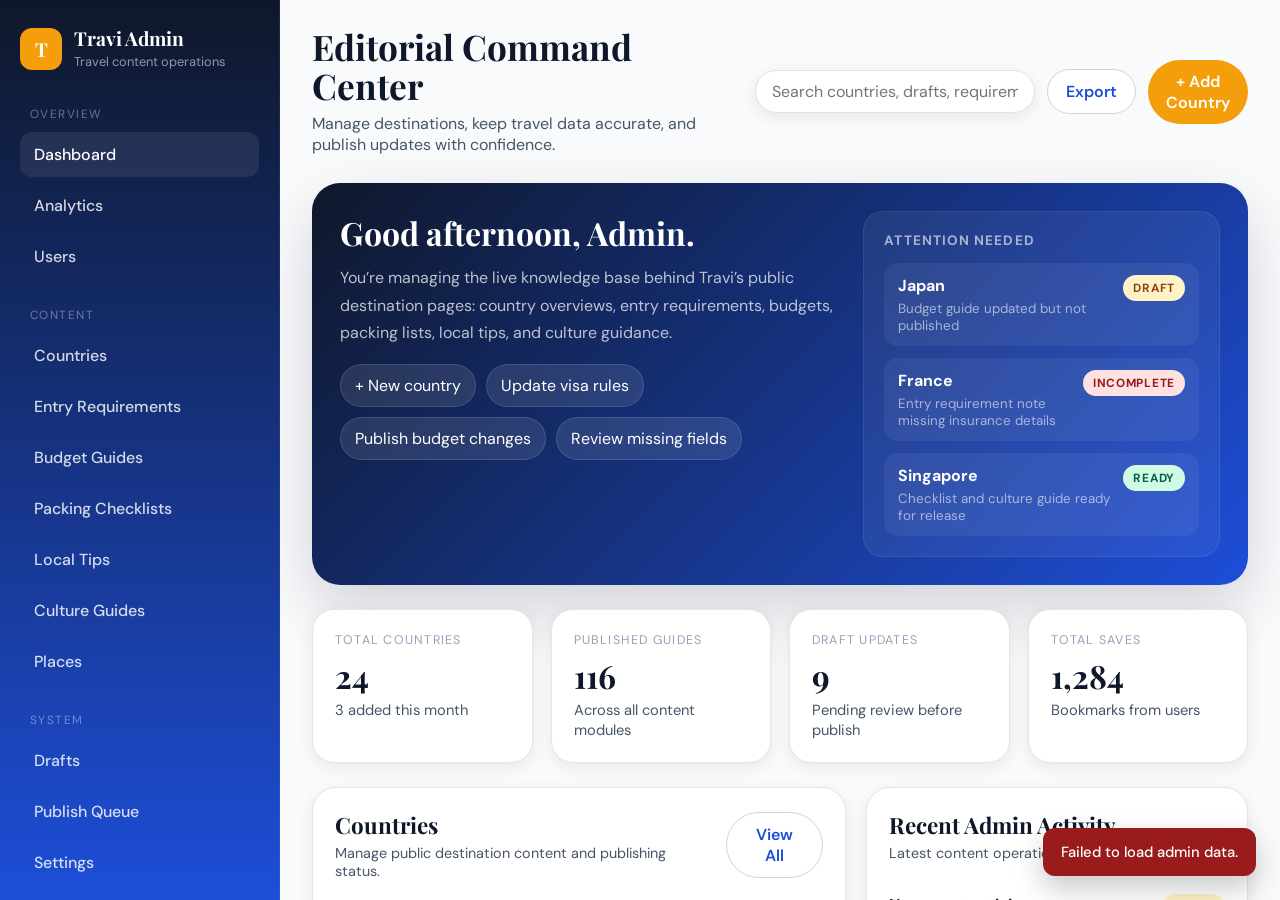
==== commit da8f7ff0: "fix: fixed function add() in the trip day service and added related functions for fetching id and co" ====
--- a/src/main/resources/static/admin/admin.html
+++ b/src/main/resources/static/admin/admin.html
@@ -1,167 +1,290 @@
-<!DOCTYPE html>
+<!doctype html>
 <html lang="en">
-<head>
-  <meta charset="UTF-8" />
-  <meta name="viewport" content="width=device-width, initial-scale=1.0" />
-  <title>Wayfarer Admin</title>
-
-  <link rel="preconnect" href="https://fonts.googleapis.com" />
-  <link rel="preconnect" href="https://fonts.gstatic.com" crossorigin />
-  <link
-    href="https://fonts.googleapis.com/css2?family=Playfair+Display:wght@600;700&family=DM+Sans:wght@400;500;600;700&display=swap"
-    rel="stylesheet"
-  />
-  <link rel="stylesheet" href="admin.css" />
-</head>
-<body>
-  <div class="admin-shell">
-    <!-- SIDEBAR -->
-    <aside class="sidebar">
-      <div class="brand">
-        <div class="brand-mark">W</div>
-        <div class="brand-text">
-          <h1>Wayfarer Admin</h1>
-          <p>Travel content operations</p>
+  <head>
+    <meta charset="UTF-8" />
+    <meta name="viewport" content="width=device-width, initial-scale=1.0" />
+    <title>Travi | Admin Page</title>
+
+    <link rel="preconnect" href="https://fonts.googleapis.com" />
+    <link rel="preconnect" href="https://fonts.gstatic.com" crossorigin />
+    <link
+      href="https://fonts.googleapis.com/css2?family=Playfair+Display:wght@600;700&family=DM+Sans:wght@400;500;600;700&display=swap"
+      rel="stylesheet"
+    />
+    <link rel="stylesheet" href="admin.css" />
+  </head>
+  <body>
+    <div class="admin-shell">
+      <!-- SIDEBAR -->
+      <aside class="sidebar">
+        <div class="brand">
+          <div class="brand-mark">T</div>
+          <div class="brand-text">
+            <h1>Travi Admin</h1>
+            <p>Travel content operations</p>
+          </div>
         </div>
-      </div>
-
-      <div class="nav-group">
-        <div class="nav-title">Overview</div>
-        <a href="#" class="nav-item active" data-section="dashboard">Dashboard</a>
-        <a href="#" class="nav-item" data-section="analytics">Analytics</a>
-        <a href="#" class="nav-item" data-section="users">Users</a>
-      </div>
-
-      <div class="nav-group">
-        <div class="nav-title">Content</div>
-        <a href="#" class="nav-item" data-section="countries">Countries</a>
-        <a href="#" class="nav-item" data-section="requirements">Entry Requirements</a>
-        <a href="#" class="nav-item" data-section="budgets">Budget Guides</a>
-        <a href="#" class="nav-item" data-section="packing">Packing Checklists</a>
-        <a href="#" class="nav-item" data-section="tips">Local Tips</a>
-        <a href="#" class="nav-item" data-section="culture">Culture Guides</a>
-      </div>
-
-      <div class="nav-group">
-        <div class="nav-title">System</div>
-        <a href="#" class="nav-item" data-section="drafts">Drafts</a>
-        <a href="#" class="nav-item" data-section="publish">Publish Queue</a>
-        <a href="#" class="nav-item" data-section="settings">Settings</a>
-      </div>
-    </aside>
-
-    <!-- MAIN -->
-    <main class="main">
-      <header class="topbar">
-        <div class="page-heading">
-          <h2 id="pageTitle">Editorial Command Center</h2>
-          <p id="pageSubtitle">
-            Manage destinations, keep travel data accurate, and publish updates with confidence.
-          </p>
+
+        <div class="nav-group">
+          <div class="nav-title">Overview</div>
+          <a href="#" class="nav-item active" data-section="dashboard"
+            >Dashboard</a
+          >
+          <a href="#" class="nav-item" data-section="analytics">Analytics</a>
+          <a href="#" class="nav-item" data-section="users">Users</a>
         </div>
 
-        <div class="topbar-actions">
-          <input
-            id="searchInput"
-            class="search"
-            type="text"
-            placeholder="Search countries, drafts, requirements..."
-          />
-          <button class="btn btn-outline" id="exportBtn">Export</button>
-          <button class="btn btn-primary" id="addCountryBtn">+ Add Country</button>
+        <div class="nav-group">
+          <div class="nav-title">Content</div>
+          <a href="#" class="nav-item" data-section="countries">Countries</a>
+          <a href="#" class="nav-item" data-section="requirements"
+            >Entry Requirements</a
+          >
+          <a href="#" class="nav-item" data-section="budgets">Budget Guides</a>
+          <a href="#" class="nav-item" data-section="packing"
+            >Packing Checklists</a
+          >
+          <a href="#" class="nav-item" data-section="tips">Local Tips</a>
+          <a href="#" class="nav-item" data-section="culture">Culture Guides</a>
+          <a href="#" class="nav-item" data-section="places">Places</a>
         </div>
-      </header>
-
-      <!-- =========================
+
+        <div class="nav-group">
+          <div class="nav-title">System</div>
+          <a href="#" class="nav-item" data-section="drafts">Drafts</a>
+          <a href="#" class="nav-item" data-section="publish">Publish Queue</a>
+          <a href="#" class="nav-item" data-section="settings">Settings</a>
+        </div>
+      </aside>
+
+      <!-- MAIN -->
+      <main class="main">
+        <header class="topbar">
+          <div class="page-heading">
+            <h2 id="pageTitle">Editorial Command Center</h2>
+            <p id="pageSubtitle">
+              Manage destinations, keep travel data accurate, and publish
+              updates with confidence.
+            </p>
+          </div>
+
+          <div class="topbar-actions">
+            <input
+              id="searchInput"
+              class="search"
+              type="text"
+              placeholder="Search countries, drafts, requirements..."
+            />
+            <button class="btn btn-outline" id="exportBtn">Export</button>
+            <button class="btn btn-primary" id="addCountryBtn">
+              + Add Country
+            </button>
+          </div>
+        </header>
+
+        <!-- =========================
            DASHBOARD SECTION
       ========================== -->
-      <section id="dashboardSection">
-        <!-- HERO -->
-        <section class="hero-panel">
-          <div>
-            <h3>Good afternoon, Admin.</h3>
-            <p>
-              You’re managing the live knowledge base behind Wayfarer’s public destination pages:
-              country overviews, entry requirements, budgets, packing lists, local tips, and culture guidance.
-            </p>
-
-            <div class="quick-actions">
-              <button class="quick-chip">+ New country</button>
-              <button class="quick-chip">Update visa rules</button>
-              <button class="quick-chip">Publish budget changes</button>
-              <button class="quick-chip">Review missing fields</button>
-            </div>
-          </div>
-
-          <div class="hero-side">
-            <h4>Attention Needed</h4>
-
-            <div class="task-list">
-              <div class="task-item">
+        <section id="dashboardSection">
+          <!-- HERO -->
+          <section class="hero-panel">
+            <div>
+              <h3>Good afternoon, Admin.</h3>
+              <p>
+                You’re managing the live knowledge base behind Travi’s public
+                destination pages: country overviews, entry requirements,
+                budgets, packing lists, local tips, and culture guidance.
+              </p>
+
+              <div class="quick-actions">
+                <button class="quick-chip">+ New country</button>
+                <button class="quick-chip">Update visa rules</button>
+                <button class="quick-chip">Publish budget changes</button>
+                <button class="quick-chip">Review missing fields</button>
+              </div>
+            </div>
+
+            <div class="hero-side">
+              <h4>Attention Needed</h4>
+
+              <div class="task-list">
+                <div class="task-item">
+                  <div>
+                    <strong>Japan</strong>
+                    <small>Budget guide updated but not published</small>
+                  </div>
+                  <span class="badge badge-warning">Draft</span>
+                </div>
+
+                <div class="task-item">
+                  <div>
+                    <strong>France</strong>
+                    <small
+                      >Entry requirement note missing insurance details</small
+                    >
+                  </div>
+                  <span class="badge badge-danger">Incomplete</span>
+                </div>
+
+                <div class="task-item">
+                  <div>
+                    <strong>Singapore</strong>
+                    <small>Checklist and culture guide ready for release</small>
+                  </div>
+                  <span class="badge badge-success">Ready</span>
+                </div>
+              </div>
+            </div>
+          </section>
+
+          <!-- KPI CARDS -->
+          <section class="stats-grid">
+            <div class="stat-card">
+              <span>Total Countries</span>
+              <h3 id="totalCountries">24</h3>
+              <p>3 added this month</p>
+            </div>
+
+            <div class="stat-card">
+              <span>Published Guides</span>
+              <h3 id="publishedGuides">116</h3>
+              <p>Across all content modules</p>
+            </div>
+
+            <div class="stat-card">
+              <span>Draft Updates</span>
+              <h3 id="draftUpdates">9</h3>
+              <p>Pending review before publish</p>
+            </div>
+
+            <div class="stat-card">
+              <span>Total Saves</span>
+              <h3 id="totalSaves">1,284</h3>
+              <p>Bookmarks from users</p>
+            </div>
+          </section>
+
+          <!-- DASHBOARD CONTENT GRID -->
+          <section class="content-grid">
+            <!-- COUNTRIES TABLE -->
+            <div class="panel">
+              <div class="panel-header">
                 <div>
-                  <strong>Japan</strong>
-                  <small>Budget guide updated but not published</small>
+                  <h3>Countries</h3>
+                  <p>
+                    Manage public destination content and publishing status.
+                  </p>
                 </div>
-                <span class="badge badge-warning">Draft</span>
-              </div>
-
-              <div class="task-item">
+                <button class="btn btn-outline" id="viewAllCountriesBtn">
+                  View All
+                </button>
+              </div>
+
+              <div class="table-wrap">
+                <table>
+                  <thead>
+                    <tr>
+                      <th>Country</th>
+                      <th>Code</th>
+                      <th>Capital</th>
+                      <th>Last Updated</th>
+                      <th>Actions</th>
+                    </tr>
+                  </thead>
+                  <tbody id="countryTableBody"></tbody>
+                </table>
+              </div>
+            </div>
+
+            <!-- RECENT ACTIVITY -->
+            <div class="panel">
+              <div class="panel-header">
                 <div>
-                  <strong>France</strong>
-                  <small>Entry requirement note missing insurance details</small>
+                  <h3>Recent Admin Activity</h3>
+                  <p>Latest content operations in the system.</p>
                 </div>
-                <span class="badge badge-danger">Incomplete</span>
-              </div>
-
-              <div class="task-item">
-                <div>
-                  <strong>Singapore</strong>
-                  <small>Checklist and culture guide ready for release</small>
-                </div>
-                <span class="badge badge-success">Ready</span>
-              </div>
-            </div>
-          </div>
+              </div>
+
+              <div class="list" id="activityList"></div>
+            </div>
+          </section>
         </section>
 
-        <!-- KPI CARDS -->
-        <section class="stats-grid">
-          <div class="stat-card">
-            <span>Total Countries</span>
-            <h3 id="totalCountries">24</h3>
-            <p>3 added this month</p>
-          </div>
-
-          <div class="stat-card">
-            <span>Published Guides</span>
-            <h3 id="publishedGuides">116</h3>
-            <p>Across all content modules</p>
-          </div>
-
-          <div class="stat-card">
-            <span>Draft Updates</span>
-            <h3 id="draftUpdates">9</h3>
-            <p>Pending review before publish</p>
-          </div>
-
-          <div class="stat-card">
-            <span>Total Saves</span>
-            <h3 id="totalSaves">1,284</h3>
-            <p>Bookmarks from users</p>
-          </div>
-        </section>
-
-        <!-- DASHBOARD CONTENT GRID -->
-        <section class="content-grid">
-          <!-- COUNTRIES TABLE -->
+        <!-- =========================
+           ANALYTICS SECTION
+      ========================== -->
+        <section id="analyticsSection" style="display: none">
           <div class="panel">
             <div class="panel-header">
               <div>
-                <h3>Countries</h3>
-                <p>Manage public destination content and publishing status.</p>
-              </div>
-              <button class="btn btn-outline" id="viewAllCountriesBtn">View All</button>
-            </div>
+                <h3>Analytics Overview</h3>
+                <p>Track engagement, saves, and destination performance.</p>
+              </div>
+            </div>
+
+            <div class="list" id="analyticsList">
+              <div class="list-item">
+                <div>
+                  <h4>Analytics module not connected yet</h4>
+                  <p>Add your analytics API and render charts/cards here.</p>
+                </div>
+                <span class="badge badge-warning">Pending</span>
+              </div>
+            </div>
+          </div>
+        </section>
+
+        <!-- =========================
+           USERS SECTION
+      ========================== -->
+        <section id="usersSection" style="display: none">
+          <div class="panel">
+            <div class="panel-header">
+              <div>
+                <h3>User Management</h3>
+                <p>Monitor travelers, saves, and account-level activity.</p>
+              </div>
+            </div>
+
+            <div class="list" id="usersList">
+              <div class="list-item">
+                <div>
+                  <h4>Users module not connected yet</h4>
+                  <p>
+                    Add your users API and render the user table or cards here.
+                  </p>
+                </div>
+                <span class="badge badge-warning">Pending</span>
+              </div>
+            </div>
+          </div>
+        </section>
+
+        <!-- =========================
+           COUNTRIES SECTION
+      ========================== -->
+        <section id="countriesSection" style="display: none">
+          <div class="panel">
+            <div class="panel-header">
+              <div>
+                <h3>Country Management</h3>
+                <p>Create, update, and maintain destination records.</p>
+              </div>
+              <button class="btn btn-primary" id="countriesAddBtn">
+                + Add Country
+              </button>
+            </div>
+
+            <div
+              id="countriesRegionGrid"
+              class="content-grid"
+              style="margin-bottom: 20px"
+            ></div>
+            <div
+              id="countriesSubRegionGrid"
+              class="content-grid"
+              style="margin-bottom: 20px"
+            ></div>
 
             <div class="table-wrap">
               <table>
@@ -174,678 +297,1060 @@
                     <th>Actions</th>
                   </tr>
                 </thead>
-                <tbody id="countryTableBody"></tbody>
+                <tbody id="countriesSectionTableBody"></tbody>
               </table>
             </div>
           </div>
-
-          <!-- RECENT ACTIVITY -->
+        </section>
+
+        <!-- =========================
+           REQUIREMENTS SECTION
+      ========================== -->
+        <section id="requirementsSection" style="display: none">
+          <!-- Stats bar -->
+          <div class="section-stats">
+            <div class="section-stat">
+              <div class="section-stat-icon">🛂</div>
+              <div class="section-stat-text">
+                <span>Total Records</span>
+                <strong id="requirementsTotalCount">0</strong>
+              </div>
+            </div>
+            <div class="section-stat">
+              <div class="section-stat-icon">✅</div>
+              <div class="section-stat-text">
+                <span>Published</span>
+                <strong id="requirementsPublishedCount">0</strong>
+              </div>
+            </div>
+            <div class="section-stat">
+              <div class="section-stat-icon">⚠️</div>
+              <div class="section-stat-text">
+                <span>Needs Review</span>
+                <strong id="requirementsNeedsReviewCount">0</strong>
+              </div>
+            </div>
+          </div>
+
+          <!-- Toolbar -->
+          <div class="section-toolbar">
+            <div class="section-toolbar-left">
+              <button class="filter-chip active">All</button>
+              <button class="filter-chip">Visa Required</button>
+              <button class="filter-chip">Visa-Free</button>
+              <button class="filter-chip">e-Visa</button>
+              <button class="filter-chip">Incomplete</button>
+            </div>
+            <button class="btn btn-primary" id="addEntryBtn">
+              + Add Entry Record
+            </button>
+          </div>
+
+          <!-- Cards -->
+          <div class="req-grid" id="requirementsGrid"></div>
+        </section>
+
+        <!-- =========================
+           BUDGETS SECTION
+      ========================== -->
+        <section id="budgetsSection" style="display: none">
+          <div class="section-stats">
+            <div class="section-stat">
+              <div class="section-stat-icon">💰</div>
+              <div class="section-stat-text">
+                <span>Budget Guides</span
+                ><strong id="budgetsTotalCount">0</strong>
+              </div>
+            </div>
+            <div class="section-stat">
+              <div class="section-stat-icon">✅</div>
+              <div class="section-stat-text">
+                <span>Published</span
+                ><strong id="budgetsPublishedCount">0</strong>
+              </div>
+            </div>
+            <div class="section-stat">
+              <div class="section-stat-icon">📝</div>
+              <div class="section-stat-text">
+                <span>Drafts</span><strong id="budgetsDraftCount">0</strong>
+              </div>
+            </div>
+          </div>
+
+          <div class="section-toolbar">
+            <div class="section-toolbar-left">
+              <button class="filter-chip active">All</button>
+              <button class="filter-chip">Budget</button>
+              <button class="filter-chip">Mid-Range</button>
+              <button class="filter-chip">Luxury</button>
+              <button class="filter-chip">Draft</button>
+            </div>
+            <button class="btn btn-primary" id="addBudgetBtn">
+              + Add Budget Guide
+            </button>
+          </div>
+
+          <div class="budget-grid" id="budgetsGrid"></div>
+        </section>
+
+        <!-- =========================
+           PACKING SECTION
+      ========================== -->
+        <section id="packingSection" style="display: none">
+          <div class="section-stats">
+            <div class="section-stat">
+              <div class="section-stat-icon">🎒</div>
+              <div class="section-stat-text">
+                <span>Checklists</span><strong id="packingTotalCount">0</strong>
+              </div>
+            </div>
+            <div class="section-stat">
+              <div class="section-stat-icon">📦</div>
+              <div class="section-stat-text">
+                <span>Total Items</span
+                ><strong id="packingItemsCount">0</strong>
+              </div>
+            </div>
+            <div class="section-stat">
+              <div class="section-stat-icon">✅</div>
+              <div class="section-stat-text">
+                <span>Published</span
+                ><strong id="packingPublishedCount">0</strong>
+              </div>
+            </div>
+          </div>
+
+          <div class="section-toolbar">
+            <div class="section-toolbar-left">
+              <button class="filter-chip active">All</button>
+              <button class="filter-chip">Tropical</button>
+              <button class="filter-chip">Cold Weather</button>
+              <button class="filter-chip">Beach</button>
+              <button class="filter-chip">Business</button>
+            </div>
+            <button class="btn btn-primary" id="addChecklistBtn">
+              + Add Checklist
+            </button>
+          </div>
+
+          <div class="packing-grid" id="packingGrid"></div>
+        </section>
+
+        <!-- =========================
+           TIPS SECTION
+      ========================== -->
+        <section id="tipsSection" style="display: none">
+          <div class="section-stats">
+            <div class="section-stat">
+              <div class="section-stat-icon">💡</div>
+              <div class="section-stat-text">
+                <span>Tip Collections</span
+                ><strong id="tipsTotalCount">0</strong>
+              </div>
+            </div>
+            <div class="section-stat">
+              <div class="section-stat-icon">📌</div>
+              <div class="section-stat-text">
+                <span>Total Tips</span><strong id="tipsItemsCount">0</strong>
+              </div>
+            </div>
+            <div class="section-stat">
+              <div class="section-stat-icon">✅</div>
+              <div class="section-stat-text">
+                <span>Published</span><strong id="tipsPublishedCount">0</strong>
+              </div>
+            </div>
+          </div>
+
+          <div class="section-toolbar">
+            <div class="section-toolbar-left">
+              <button class="filter-chip active">All</button>
+              <button class="filter-chip">Transport</button>
+              <button class="filter-chip">Safety</button>
+              <button class="filter-chip">Food</button>
+              <button class="filter-chip">Money</button>
+              <button class="filter-chip">Etiquette</button>
+            </div>
+            <button class="btn btn-primary" id="addTipsBtn">+ Add Tips</button>
+          </div>
+
+          <div class="tips-grid" id="tipsGrid"></div>
+        </section>
+
+        <!-- =========================
+           CULTURE SECTION
+      ========================== -->
+        <section id="cultureSection" style="display: none">
+          <div class="section-stats">
+            <div class="section-stat">
+              <div class="section-stat-icon">🎭</div>
+              <div class="section-stat-text">
+                <span>Culture Guides</span
+                ><strong id="cultureTotalCount">0</strong>
+              </div>
+            </div>
+            <div class="section-stat">
+              <div class="section-stat-icon">✅</div>
+              <div class="section-stat-text">
+                <span>Published</span
+                ><strong id="culturePublishedCount">0</strong>
+              </div>
+            </div>
+            <div class="section-stat">
+              <div class="section-stat-icon">📝</div>
+              <div class="section-stat-text">
+                <span>Drafts</span><strong id="cultureDraftCount">0</strong>
+              </div>
+            </div>
+          </div>
+
+          <div class="section-toolbar">
+            <div class="section-toolbar-left">
+              <button class="filter-chip active">All</button>
+              <button class="filter-chip">Religious</button>
+              <button class="filter-chip">Dining</button>
+              <button class="filter-chip">Greetings</button>
+              <button class="filter-chip">Dress Code</button>
+            </div>
+            <button class="btn btn-primary" id="addCultureBtn">
+              + Add Culture Guide
+            </button>
+          </div>
+
+          <div class="culture-grid" id="cultureGrid"></div>
+        </section>
+
+        <!-- =========================
+           PLACES SECTION
+      ========================== -->
+        <section id="placesSection" style="display: none">
+          <div class="section-stats">
+            <div class="section-stat">
+              <div class="section-stat-icon">📍</div>
+              <div class="section-stat-text">
+                <span>Total Places</span>
+                <strong id="placesTotalCount">0</strong>
+              </div>
+            </div>
+            <div class="section-stat">
+              <div class="section-stat-icon">✅</div>
+              <div class="section-stat-text">
+                <span>Published</span>
+                <strong id="placesPublishedCount">0</strong>
+              </div>
+            </div>
+            <div class="section-stat">
+              <div class="section-stat-icon">⭐</div>
+              <div class="section-stat-text">
+                <span>Featured</span>
+                <strong id="placesFeaturedCount">0</strong>
+              </div>
+            </div>
+          </div>
+
+          <div class="section-toolbar">
+            <div class="section-toolbar-left">
+              <button class="filter-chip active" data-place-filter="all">All</button>
+              <button class="filter-chip" data-place-filter="published">Published</button>
+              <button class="filter-chip" data-place-filter="draft">Draft</button>
+              <button class="filter-chip" data-place-filter="featured">Featured</button>
+            </div>
+            <button class="btn btn-primary" id="addPlaceBtn">+ Add Place</button>
+          </div>
+
+          <!-- Country filter pills (populated dynamically) -->
+          <div id="placesCountryFilters" style="display:flex;flex-wrap:wrap;gap:8px;margin-bottom:18px;"></div>
+
+          <div class="req-grid" id="placesGrid"></div>
+        </section>
+
+        <!-- =========================
+           DRAFTS SECTION
+      ========================== -->
+        <section id="draftsSection" style="display: none">
           <div class="panel">
             <div class="panel-header">
               <div>
-                <h3>Recent Admin Activity</h3>
-                <p>Latest content operations in the system.</p>
-              </div>
-            </div>
-
-            <div class="list" id="activityList"></div>
+                <h3>Draft Management</h3>
+                <p>Review unpublished destination updates.</p>
+              </div>
+            </div>
+
+            <div class="list">
+              <div class="list-item">
+                <div>
+                  <h4>Drafts module not connected yet</h4>
+                  <p>Add your drafts API and renderer here.</p>
+                </div>
+                <span class="badge badge-warning">Pending</span>
+              </div>
+            </div>
           </div>
         </section>
-      </section>
-
-      <!-- =========================
-           ANALYTICS SECTION
-      ========================== -->
-      <section id="analyticsSection" style="display: none;">
-        <div class="panel">
-          <div class="panel-header">
-            <div>
-              <h3>Analytics Overview</h3>
-              <p>Track engagement, saves, and destination performance.</p>
-            </div>
-          </div>
-
-          <div class="list" id="analyticsList">
-            <div class="list-item">
-              <div>
-                <h4>Analytics module not connected yet</h4>
-                <p>
-                  Add your analytics API and render charts/cards here.
-                </p>
-              </div>
-              <span class="badge badge-warning">Pending</span>
-            </div>
-          </div>
-        </div>
-      </section>
-
-      <!-- =========================
-           USERS SECTION
-      ========================== -->
-      <section id="usersSection" style="display: none;">
-        <div class="panel">
-          <div class="panel-header">
-            <div>
-              <h3>User Management</h3>
-              <p>Monitor travelers, saves, and account-level activity.</p>
-            </div>
-          </div>
-
-          <div class="list" id="usersList">
-            <div class="list-item">
-              <div>
-                <h4>Users module not connected yet</h4>
-                <p>
-                  Add your users API and render the user table or cards here.
-                </p>
-              </div>
-              <span class="badge badge-warning">Pending</span>
-            </div>
-          </div>
-        </div>
-      </section>
-
-      <!-- =========================
-           COUNTRIES SECTION
-      ========================== -->
-      <section id="countriesSection" style="display: none;">
-        <div class="panel">
-          <div class="panel-header">
-            <div>
-              <h3>Country Management</h3>
-              <p>Create, update, and maintain destination records.</p>
-            </div>
-            <button class="btn btn-primary" id="countriesAddBtn">+ Add Country</button>
-          </div>
-
-          <div id="countriesRegionGrid" class="content-grid" style="margin-bottom:20px;"></div>
-          <div id="countriesSubRegionGrid" class="content-grid" style="margin-bottom:20px;"></div>
-
-          <div class="table-wrap">
-            <table>
-              <thead>
-                <tr>
-                  <th>Country</th>
-                  <th>Code</th>
-                  <th>Capital</th>
-                  <th>Last Updated</th>
-                  <th>Actions</th>
-                </tr>
-              </thead>
-              <tbody id="countriesSectionTableBody"></tbody>
-            </table>
-          </div>
-        </div>
-      </section>
-
-      <!-- =========================
-           REQUIREMENTS SECTION
-      ========================== -->
-      <section id="requirementsSection" style="display: none;">
-
-        <!-- Stats bar -->
-        <div class="section-stats">
-          <div class="section-stat">
-            <div class="section-stat-icon">🛂</div>
-            <div class="section-stat-text">
-              <span>Total Records</span>
-              <strong id="requirementsTotalCount">0</strong>
-            </div>
-          </div>
-          <div class="section-stat">
-            <div class="section-stat-icon">✅</div>
-            <div class="section-stat-text">
-              <span>Published</span>
-              <strong id="requirementsPublishedCount">0</strong>
-            </div>
-          </div>
-          <div class="section-stat">
-            <div class="section-stat-icon">⚠️</div>
-            <div class="section-stat-text">
-              <span>Needs Review</span>
-              <strong id="requirementsNeedsReviewCount">0</strong>
-            </div>
-          </div>
-        </div>
-
-        <!-- Toolbar -->
-        <div class="section-toolbar">
-          <div class="section-toolbar-left">
-            <button class="filter-chip active">All</button>
-            <button class="filter-chip">Visa Required</button>
-            <button class="filter-chip">Visa-Free</button>
-            <button class="filter-chip">e-Visa</button>
-            <button class="filter-chip">Incomplete</button>
-          </div>
-          <button class="btn btn-primary" id="addEntryBtn">+ Add Entry Record</button>
-        </div>
-
-        <!-- Cards -->
-        <div class="req-grid" id="requirementsGrid"></div>
-      </section>
-
-      <!-- =========================
-           BUDGETS SECTION
-      ========================== -->
-      <section id="budgetsSection" style="display: none;">
-
-        <div class="section-stats">
-          <div class="section-stat">
-            <div class="section-stat-icon">💰</div>
-            <div class="section-stat-text"><span>Budget Guides</span><strong id="budgetsTotalCount">0</strong></div>
-          </div>
-          <div class="section-stat">
-            <div class="section-stat-icon">✅</div>
-            <div class="section-stat-text"><span>Published</span><strong id="budgetsPublishedCount">0</strong></div>
-          </div>
-          <div class="section-stat">
-            <div class="section-stat-icon">📝</div>
-            <div class="section-stat-text"><span>Drafts</span><strong id="budgetsDraftCount">0</strong></div>
-          </div>
-        </div>
-
-        <div class="section-toolbar">
-          <div class="section-toolbar-left">
-            <button class="filter-chip active">All</button>
-            <button class="filter-chip">Budget</button>
-            <button class="filter-chip">Mid-Range</button>
-            <button class="filter-chip">Luxury</button>
-            <button class="filter-chip">Draft</button>
-          </div>
-          <button class="btn btn-primary" id="addBudgetBtn">+ Add Budget Guide</button>
-        </div>
-
-        <div class="budget-grid" id="budgetsGrid"></div>
-      </section>
-
-      <!-- =========================
-           PACKING SECTION
-      ========================== -->
-      <section id="packingSection" style="display: none;">
-
-        <div class="section-stats">
-          <div class="section-stat">
-            <div class="section-stat-icon">🎒</div>
-            <div class="section-stat-text"><span>Checklists</span><strong id="packingTotalCount">0</strong></div>
-          </div>
-          <div class="section-stat">
-            <div class="section-stat-icon">📦</div>
-            <div class="section-stat-text"><span>Total Items</span><strong id="packingItemsCount">0</strong></div>
-          </div>
-          <div class="section-stat">
-            <div class="section-stat-icon">✅</div>
-            <div class="section-stat-text"><span>Published</span><strong id="packingPublishedCount">0</strong></div>
-          </div>
-        </div>
-
-        <div class="section-toolbar">
-          <div class="section-toolbar-left">
-            <button class="filter-chip active">All</button>
-            <button class="filter-chip">Tropical</button>
-            <button class="filter-chip">Cold Weather</button>
-            <button class="filter-chip">Beach</button>
-            <button class="filter-chip">Business</button>
-          </div>
-          <button class="btn btn-primary" id="addChecklistBtn">+ Add Checklist</button>
-        </div>
-
-        <div class="packing-grid" id="packingGrid"></div>
-      </section>
-
-      <!-- =========================
-           TIPS SECTION
-      ========================== -->
-      <section id="tipsSection" style="display: none;">
-
-        <div class="section-stats">
-          <div class="section-stat">
-            <div class="section-stat-icon">💡</div>
-            <div class="section-stat-text"><span>Tip Collections</span><strong id="tipsTotalCount">0</strong></div>
-          </div>
-          <div class="section-stat">
-            <div class="section-stat-icon">📌</div>
-            <div class="section-stat-text"><span>Total Tips</span><strong id="tipsItemsCount">0</strong></div>
-          </div>
-          <div class="section-stat">
-            <div class="section-stat-icon">✅</div>
-            <div class="section-stat-text"><span>Published</span><strong id="tipsPublishedCount">0</strong></div>
-          </div>
-        </div>
-
-        <div class="section-toolbar">
-          <div class="section-toolbar-left">
-            <button class="filter-chip active">All</button>
-            <button class="filter-chip">Transport</button>
-            <button class="filter-chip">Safety</button>
-            <button class="filter-chip">Food</button>
-            <button class="filter-chip">Money</button>
-            <button class="filter-chip">Etiquette</button>
-          </div>
-          <button class="btn btn-primary" id="addTipsBtn">+ Add Tips</button>
-        </div>
-
-        <div class="tips-grid" id="tipsGrid"></div>
-      </section>
-
-      <!-- =========================
-           CULTURE SECTION
-      ========================== -->
-      <section id="cultureSection" style="display: none;">
-
-        <div class="section-stats">
-          <div class="section-stat">
-            <div class="section-stat-icon">🎭</div>
-            <div class="section-stat-text"><span>Culture Guides</span><strong id="cultureTotalCount">0</strong></div>
-          </div>
-          <div class="section-stat">
-            <div class="section-stat-icon">✅</div>
-            <div class="section-stat-text"><span>Published</span><strong id="culturePublishedCount">0</strong></div>
-          </div>
-          <div class="section-stat">
-            <div class="section-stat-icon">📝</div>
-            <div class="section-stat-text"><span>Drafts</span><strong id="cultureDraftCount">0</strong></div>
-          </div>
-        </div>
-
-        <div class="section-toolbar">
-          <div class="section-toolbar-left">
-            <button class="filter-chip active">All</button>
-            <button class="filter-chip">Religious</button>
-            <button class="filter-chip">Dining</button>
-            <button class="filter-chip">Greetings</button>
-            <button class="filter-chip">Dress Code</button>
-          </div>
-          <button class="btn btn-primary" id="addCultureBtn">+ Add Culture Guide</button>
-        </div>
-
-        <div class="culture-grid" id="cultureGrid"></div>
-      </section>
-
-      <!-- =========================
-           DRAFTS SECTION
-      ========================== -->
-      <section id="draftsSection" style="display: none;">
-        <div class="panel">
-          <div class="panel-header">
-            <div>
-              <h3>Draft Management</h3>
-              <p>Review unpublished destination updates.</p>
-            </div>
-          </div>
-
-          <div class="list">
-            <div class="list-item">
-              <div>
-                <h4>Drafts module not connected yet</h4>
-                <p>Add your drafts API and renderer here.</p>
-              </div>
-              <span class="badge badge-warning">Pending</span>
-            </div>
-          </div>
-        </div>
-      </section>
-
-      <!-- =========================
+
+        <!-- =========================
            PUBLISH SECTION
       ========================== -->
-      <section id="publishSection" style="display: none;">
-        <div class="panel">
-          <div class="panel-header">
-            <div>
-              <h3>Publish Queue</h3>
-              <p>Approve and release content updates.</p>
-            </div>
-          </div>
-
-          <div class="list">
-            <div class="list-item">
+        <section id="publishSection" style="display: none">
+          <div class="panel">
+            <div class="panel-header">
               <div>
-                <h4>Publish queue module not connected yet</h4>
-                <p>Add your publish queue API and renderer here.</p>
-              </div>
-              <span class="badge badge-warning">Pending</span>
-            </div>
-          </div>
-        </div>
-      </section>
-
-      <!-- =========================
+                <h3>Publish Queue</h3>
+                <p>Approve and release content updates.</p>
+              </div>
+            </div>
+
+            <div class="list">
+              <div class="list-item">
+                <div>
+                  <h4>Publish queue module not connected yet</h4>
+                  <p>Add your publish queue API and renderer here.</p>
+                </div>
+                <span class="badge badge-warning">Pending</span>
+              </div>
+            </div>
+          </div>
+        </section>
+
+        <!-- =========================
            SETTINGS SECTION
       ========================== -->
-      <section id="settingsSection" style="display: none;">
-        <div class="panel">
-          <div class="panel-header">
-            <div>
-              <h3>System Settings</h3>
-              <p>Manage administrative preferences and controls.</p>
-            </div>
-          </div>
-
-          <div class="list">
-            <div class="list-item">
+        <section id="settingsSection" style="display: none">
+          <div class="panel">
+            <div class="panel-header">
               <div>
-                <h4>Settings module not connected yet</h4>
-                <p>Add settings forms and backend endpoints here.</p>
-              </div>
-              <span class="badge badge-warning">Pending</span>
-            </div>
-          </div>
+                <h3>System Settings</h3>
+                <p>Manage administrative preferences and controls.</p>
+              </div>
+            </div>
+
+            <div class="list">
+              <div class="list-item">
+                <div>
+                  <h4>Settings module not connected yet</h4>
+                  <p>Add settings forms and backend endpoints here.</p>
+                </div>
+                <span class="badge badge-warning">Pending</span>
+              </div>
+            </div>
+          </div>
+        </section>
+      </main>
+    </div>
+
+    <!-- ================================================================
+     TRIP MODAL — create / edit
+================================================================ -->
+    <div id="tripModal" class="modal-overlay" style="display: none">
+      <div class="modal-box">
+        <div class="modal-header">
+          <h3 id="tripModalTitle">New Trip</h3>
+          <button class="modal-close" id="closeTripModal">×</button>
         </div>
-      </section>
-    </main>
-  </div>
-
-  <!-- ================================
+        <form id="tripForm">
+          <div class="modal-body">
+            <div class="form-group">
+              <label>Trip Title *</label>
+              <input
+                type="text"
+                id="tripTitle"
+                placeholder="e.g. Cherry Blossom Japan 2025"
+                required
+              />
+            </div>
+            <div class="form-group">
+              <label>Description</label>
+              <textarea
+                id="tripDescription"
+                rows="3"
+                placeholder="What's this trip about?"
+              ></textarea>
+            </div>
+            <div class="form-row">
+              <div class="form-group">
+                <label>Start Date *</label>
+                <input type="date" id="tripStartDate" required />
+              </div>
+              <div class="form-group">
+                <label>End Date *</label>
+                <input type="date" id="tripEndDate" required />
+              </div>
+            </div>
+            <div class="form-group">
+              <label>Status</label>
+              <select id="tripStatus">
+                <option value="PLANNING">Planning</option>
+                <option value="CONFIRMED">Confirmed</option>
+                <option value="COMPLETED">Completed</option>
+                <option value="CANCELLED">Cancelled</option>
+              </select>
+            </div>
+          </div>
+          <div class="modal-footer">
+            <button type="button" class="btn btn-outline" id="cancelTripModal">
+              Cancel
+            </button>
+            <button type="submit" class="btn btn-primary" id="saveTripBtn">
+              Save Trip
+            </button>
+          </div>
+        </form>
+      </div>
+    </div>
+
+    <!-- ================================================================
+     ADD DAY MODAL
+================================================================ -->
+    <div id="dayModal" class="modal-overlay" style="display: none">
+      <div class="modal-box">
+        <div class="modal-header">
+          <h3 id="dayModalTitle">Add Day</h3>
+          <button class="modal-close" id="closeDayModal">×</button>
+        </div>
+        <form id="dayForm">
+          <div class="modal-body">
+            <div class="form-group">
+              <label>Date *</label>
+              <input type="date" id="dayDate" required />
+            </div>
+            <div class="form-group">
+              <label>Notes</label>
+              <textarea
+                id="dayNotes"
+                rows="3"
+                placeholder="Plans for this day..."
+              ></textarea>
+            </div>
+          </div>
+          <div class="modal-footer">
+            <button type="button" class="btn btn-outline" id="cancelDayModal">
+              Cancel
+            </button>
+            <button type="submit" class="btn btn-primary">Save Day</button>
+          </div>
+        </form>
+      </div>
+    </div>
+
+    <!-- ================================================================
+     ADD ACTIVITY MODAL
+================================================================ -->
+    <div id="activityModal" class="modal-overlay" style="display: none">
+      <div class="modal-box">
+        <div class="modal-header">
+          <h3 id="activityModalTitle">Add Activity</h3>
+          <button class="modal-close" id="closeActivityModal">×</button>
+        </div>
+        <form id="activityForm">
+          <div class="modal-body">
+            <div class="form-group">
+              <label>Title *</label>
+              <input
+                type="text"
+                id="activityTitle"
+                placeholder="e.g. Visit Senso-ji Temple"
+                required
+              />
+            </div>
+            <div class="form-group">
+              <label>Description</label>
+              <textarea
+                id="activityDescription"
+                rows="2"
+                placeholder="Details..."
+              ></textarea>
+            </div>
+            <div class="form-row">
+              <div class="form-group">
+                <label>Start Time</label>
+                <input type="time" id="activityStartTime" />
+              </div>
+              <div class="form-group">
+                <label>End Time</label>
+                <input type="time" id="activityEndTime" />
+              </div>
+            </div>
+            <div class="form-group">
+              <label>Location</label>
+              <input
+                type="text"
+                id="activityLocation"
+                placeholder="e.g. Asakusa, Tokyo"
+              />
+            </div>
+          </div>
+          <div class="modal-footer">
+            <button
+              type="button"
+              class="btn btn-outline"
+              id="cancelActivityModal"
+            >
+              Cancel
+            </button>
+            <button type="submit" class="btn btn-primary">Save Activity</button>
+          </div>
+        </form>
+      </div>
+    </div>
+
+    <!-- ================================
        MODAL: ADD ENTRY REQUIREMENT
   ================================= -->
-  <div id="entryModal" class="modal-overlay" style="display:none;">
-    <div class="modal-box">
-      <div class="modal-header">
-        <h3 id="entryModalTitle">Add Entry Requirement</h3>
-        <button class="modal-close" id="closeEntryModal">×</button>
+    <div id="entryModal" class="modal-overlay" style="display: none">
+      <div class="modal-box">
+        <div class="modal-header">
+          <h3 id="entryModalTitle">Add Entry Requirement</h3>
+          <button class="modal-close" id="closeEntryModal">×</button>
+        </div>
+        <form id="entryForm" autocomplete="off">
+          <div class="modal-body">
+            <div class="form-row">
+              <div class="form-group">
+                <label>Country</label>
+                <select id="entryCountryId" required>
+                  <option value="">Select a country…</option>
+                </select>
+              </div>
+              <div class="form-group">
+                <label>Visa Type</label>
+                <select id="entryVisaType" required>
+                  <option value="">Select type…</option>
+                  <option value="VISA_FREE">Visa-Free</option>
+                  <option value="VISA_ON_ARRIVAL">Visa on Arrival</option>
+                  <option value="E_VISA">e-Visa</option>
+                  <option value="VISA_REQUIRED">Visa Required</option>
+                </select>
+              </div>
+            </div>
+            <div class="form-row">
+              <div class="form-group">
+                <label>Max Stay (days)</label>
+                <input
+                  type="number"
+                  id="entryMaxStay"
+                  min="1"
+                  placeholder="90"
+                />
+              </div>
+              <div class="form-group">
+                <label>Passport Validity Required</label>
+                <input
+                  type="text"
+                  id="entryPassportValidity"
+                  placeholder="e.g. 6 months beyond stay"
+                />
+              </div>
+            </div>
+            <div class="form-group">
+              <label>Vaccination Requirements</label>
+              <input
+                type="text"
+                id="entryVaccination"
+                placeholder="e.g. Yellow Fever (if arriving from endemic country)"
+              />
+            </div>
+            <div class="form-group">
+              <label>Travel Insurance</label>
+              <select id="entryInsurance">
+                <option value="NOT_REQUIRED">Not Required</option>
+                <option value="RECOMMENDED">Recommended</option>
+                <option value="REQUIRED">Required</option>
+              </select>
+            </div>
+            <div class="form-group">
+              <label>Customs Notes</label>
+              <textarea
+                id="entryCustomsNotes"
+                rows="2"
+                placeholder="e.g. Declare all food items, strict drug penalties…"
+              ></textarea>
+            </div>
+            <div class="form-group">
+              <label>Additional Notes</label>
+              <textarea
+                id="entryNotes"
+                rows="3"
+                placeholder="Any other entry information travelers should know…"
+              ></textarea>
+            </div>
+          </div>
+          <div class="modal-footer">
+            <button type="button" class="btn btn-outline" id="cancelEntryModal">
+              Cancel
+            </button>
+            <button type="submit" class="btn btn-primary" id="saveEntryBtn">
+              Save Entry Record
+            </button>
+          </div>
+        </form>
       </div>
-      <form id="entryForm" autocomplete="off">
-        <div class="modal-body">
-          <div class="form-row">
+    </div>
+
+    <!-- ================================
+       MODAL: ADD BUDGET GUIDE
+  ================================= -->
+    <div id="budgetModal" class="modal-overlay" style="display: none">
+      <div class="modal-box modal-box-wide">
+        <div class="modal-header">
+          <h3 id="budgetModalTitle">Add Budget Guide</h3>
+          <button class="modal-close" id="closeBudgetModal">×</button>
+        </div>
+        <form id="budgetForm" autocomplete="off">
+          <div class="modal-body">
             <div class="form-group">
               <label>Country</label>
-              <select id="entryCountryId" required>
+              <select id="budgetCountryId" required>
                 <option value="">Select a country…</option>
               </select>
             </div>
             <div class="form-group">
-              <label>Visa Type</label>
-              <select id="entryVisaType" required>
-                <option value="">Select type…</option>
-                <option value="VISA_FREE">Visa-Free</option>
-                <option value="VISA_ON_ARRIVAL">Visa on Arrival</option>
-                <option value="E_VISA">e-Visa</option>
-                <option value="VISA_REQUIRED">Visa Required</option>
-              </select>
-            </div>
-          </div>
-          <div class="form-row">
-            <div class="form-group">
-              <label>Max Stay (days)</label>
-              <input type="number" id="entryMaxStay" min="1" placeholder="90" />
-            </div>
-            <div class="form-group">
-              <label>Passport Validity Required</label>
-              <input type="text" id="entryPassportValidity" placeholder="e.g. 6 months beyond stay" />
-            </div>
-          </div>
-          <div class="form-group">
-            <label>Vaccination Requirements</label>
-            <input type="text" id="entryVaccination" placeholder="e.g. Yellow Fever (if arriving from endemic country)" />
-          </div>
-          <div class="form-group">
-            <label>Travel Insurance</label>
-            <select id="entryInsurance">
-              <option value="NOT_REQUIRED">Not Required</option>
-              <option value="RECOMMENDED">Recommended</option>
-              <option value="REQUIRED">Required</option>
-            </select>
-          </div>
-          <div class="form-group">
-            <label>Customs Notes</label>
-            <textarea id="entryCustomsNotes" rows="2" placeholder="e.g. Declare all food items, strict drug penalties…"></textarea>
-          </div>
-          <div class="form-group">
-            <label>Additional Notes</label>
-            <textarea id="entryNotes" rows="3" placeholder="Any other entry information travelers should know…"></textarea>
-          </div>
-        </div>
-        <div class="modal-footer">
-          <button type="button" class="btn btn-outline" id="cancelEntryModal">Cancel</button>
-          <button type="submit" class="btn btn-primary" id="saveEntryBtn">Save Entry Record</button>
-        </div>
-      </form>
+              <label>Currency Used</label>
+              <input
+                type="text"
+                id="budgetCurrency"
+                placeholder="e.g. JPY, USD, EUR"
+              />
+            </div>
+
+            <div class="modal-section-label">
+              💸 Budget Tier (per person/day)
+            </div>
+            <div class="form-row form-row-3">
+              <div class="form-group">
+                <label>Accommodation</label>
+                <input
+                  type="text"
+                  id="budgetBudgetAccommodation"
+                  placeholder="$25–40"
+                />
+              </div>
+              <div class="form-group">
+                <label>Food</label>
+                <input type="text" id="budgetBudgetFood" placeholder="$15–25" />
+              </div>
+              <div class="form-group">
+                <label>Transport</label>
+                <input
+                  type="text"
+                  id="budgetBudgetTransport"
+                  placeholder="$10–15"
+                />
+              </div>
+            </div>
+            <div class="form-row">
+              <div class="form-group">
+                <label>Activities</label>
+                <input
+                  type="text"
+                  id="budgetBudgetActivities"
+                  placeholder="$5–10"
+                />
+              </div>
+              <div class="form-group">
+                <label>Daily Total Range</label>
+                <input
+                  type="text"
+                  id="budgetBudgetTotal"
+                  placeholder="$55–90"
+                />
+              </div>
+            </div>
+
+            <div class="modal-section-label">
+              🏨 Mid-Range Tier (per person/day)
+            </div>
+            <div class="form-row form-row-3">
+              <div class="form-group">
+                <label>Accommodation</label>
+                <input
+                  type="text"
+                  id="budgetMidAccommodation"
+                  placeholder="$80–130"
+                />
+              </div>
+              <div class="form-group">
+                <label>Food</label>
+                <input type="text" id="budgetMidFood" placeholder="$30–50" />
+              </div>
+              <div class="form-group">
+                <label>Transport</label>
+                <input
+                  type="text"
+                  id="budgetMidTransport"
+                  placeholder="$20–30"
+                />
+              </div>
+            </div>
+            <div class="form-row">
+              <div class="form-group">
+                <label>Activities</label>
+                <input
+                  type="text"
+                  id="budgetMidActivities"
+                  placeholder="$20–40"
+                />
+              </div>
+              <div class="form-group">
+                <label>Daily Total Range</label>
+                <input type="text" id="budgetMidTotal" placeholder="$150–250" />
+              </div>
+            </div>
+
+            <div class="modal-section-label">
+              ✨ Luxury Tier (per person/day)
+            </div>
+            <div class="form-row form-row-3">
+              <div class="form-group">
+                <label>Accommodation</label>
+                <input
+                  type="text"
+                  id="budgetLuxAccommodation"
+                  placeholder="$250+"
+                />
+              </div>
+              <div class="form-group">
+                <label>Food</label>
+                <input type="text" id="budgetLuxFood" placeholder="$80+" />
+              </div>
+              <div class="form-group">
+                <label>Transport</label>
+                <input type="text" id="budgetLuxTransport" placeholder="$50+" />
+              </div>
+            </div>
+            <div class="form-row">
+              <div class="form-group">
+                <label>Activities</label>
+                <input
+                  type="text"
+                  id="budgetLuxActivities"
+                  placeholder="$100+"
+                />
+              </div>
+              <div class="form-group">
+                <label>Daily Total Range</label>
+                <input type="text" id="budgetLuxTotal" placeholder="$480+" />
+              </div>
+            </div>
+
+            <div class="form-group">
+              <label>Saving Tips</label>
+              <textarea
+                id="budgetSavingTips"
+                rows="3"
+                placeholder="e.g. Use IC cards for transport, eat at convenience stores for cheap quality meals…"
+              ></textarea>
+            </div>
+          </div>
+          <div class="modal-footer">
+            <button
+              type="button"
+              class="btn btn-outline"
+              id="cancelBudgetModal"
+            >
+              Cancel
+            </button>
+            <button type="submit" class="btn btn-primary" id="saveBudgetBtn">
+              Save Budget Guide
+            </button>
+          </div>
+        </form>
+      </div>
     </div>
-  </div>
-
-  <!-- ================================
-       MODAL: ADD BUDGET GUIDE
-  ================================= -->
-  <div id="budgetModal" class="modal-overlay" style="display:none;">
-    <div class="modal-box modal-box-wide">
-      <div class="modal-header">
-        <h3 id="budgetModalTitle">Add Budget Guide</h3>
-        <button class="modal-close" id="closeBudgetModal">×</button>
-      </div>
-      <form id="budgetForm" autocomplete="off">
-        <div class="modal-body">
-          <div class="form-group">
-            <label>Country</label>
-            <select id="budgetCountryId" required>
-              <option value="">Select a country…</option>
-            </select>
-          </div>
-          <div class="form-group">
-            <label>Currency Used</label>
-            <input type="text" id="budgetCurrency" placeholder="e.g. JPY, USD, EUR" />
-          </div>
-
-          <div class="modal-section-label">💸 Budget Tier (per person/day)</div>
-          <div class="form-row form-row-3">
-            <div class="form-group">
-              <label>Accommodation</label>
-              <input type="text" id="budgetBudgetAccommodation" placeholder="$25–40" />
-            </div>
-            <div class="form-group">
-              <label>Food</label>
-              <input type="text" id="budgetBudgetFood" placeholder="$15–25" />
-            </div>
-            <div class="form-group">
-              <label>Transport</label>
-              <input type="text" id="budgetBudgetTransport" placeholder="$10–15" />
-            </div>
-          </div>
-          <div class="form-row">
-            <div class="form-group">
-              <label>Activities</label>
-              <input type="text" id="budgetBudgetActivities" placeholder="$5–10" />
-            </div>
-            <div class="form-group">
-              <label>Daily Total Range</label>
-              <input type="text" id="budgetBudgetTotal" placeholder="$55–90" />
-            </div>
-          </div>
-
-          <div class="modal-section-label">🏨 Mid-Range Tier (per person/day)</div>
-          <div class="form-row form-row-3">
-            <div class="form-group">
-              <label>Accommodation</label>
-              <input type="text" id="budgetMidAccommodation" placeholder="$80–130" />
-            </div>
-            <div class="form-group">
-              <label>Food</label>
-              <input type="text" id="budgetMidFood" placeholder="$30–50" />
-            </div>
-            <div class="form-group">
-              <label>Transport</label>
-              <input type="text" id="budgetMidTransport" placeholder="$20–30" />
-            </div>
-          </div>
-          <div class="form-row">
-            <div class="form-group">
-              <label>Activities</label>
-              <input type="text" id="budgetMidActivities" placeholder="$20–40" />
-            </div>
-            <div class="form-group">
-              <label>Daily Total Range</label>
-              <input type="text" id="budgetMidTotal" placeholder="$150–250" />
-            </div>
-          </div>
-
-          <div class="modal-section-label">✨ Luxury Tier (per person/day)</div>
-          <div class="form-row form-row-3">
-            <div class="form-group">
-              <label>Accommodation</label>
-              <input type="text" id="budgetLuxAccommodation" placeholder="$250+" />
-            </div>
-            <div class="form-group">
-              <label>Food</label>
-              <input type="text" id="budgetLuxFood" placeholder="$80+" />
-            </div>
-            <div class="form-group">
-              <label>Transport</label>
-              <input type="text" id="budgetLuxTransport" placeholder="$50+" />
-            </div>
-          </div>
-          <div class="form-row">
-            <div class="form-group">
-              <label>Activities</label>
-              <input type="text" id="budgetLuxActivities" placeholder="$100+" />
-            </div>
-            <div class="form-group">
-              <label>Daily Total Range</label>
-              <input type="text" id="budgetLuxTotal" placeholder="$480+" />
-            </div>
-          </div>
-
-          <div class="form-group">
-            <label>Saving Tips</label>
-            <textarea id="budgetSavingTips" rows="3" placeholder="e.g. Use IC cards for transport, eat at convenience stores for cheap quality meals…"></textarea>
-          </div>
-        </div>
-        <div class="modal-footer">
-          <button type="button" class="btn btn-outline" id="cancelBudgetModal">Cancel</button>
-          <button type="submit" class="btn btn-primary" id="saveBudgetBtn">Save Budget Guide</button>
-        </div>
-      </form>
-    </div>
-  </div>
-
-  <!-- ================================
+
+    <!-- ================================
        MODAL: ADD PACKING CHECKLIST
   ================================= -->
-  <div id="checklistModal" class="modal-overlay" style="display:none;">
-    <div class="modal-box modal-box-wide">
-      <div class="modal-header">
-        <h3 id="checklistModalTitle">Add Packing Checklist</h3>
-        <button class="modal-close" id="closeChecklistModal">×</button>
+    <div id="checklistModal" class="modal-overlay" style="display: none">
+      <div class="modal-box modal-box-wide">
+        <div class="modal-header">
+          <h3 id="checklistModalTitle">Add Packing Checklist</h3>
+          <button class="modal-close" id="closeChecklistModal">×</button>
+        </div>
+        <form id="checklistForm" autocomplete="off">
+          <div class="modal-body">
+            <div class="form-row">
+              <div class="form-group">
+                <label>Country</label>
+                <select id="checklistCountryId" required>
+                  <option value="">Select a country…</option>
+                </select>
+              </div>
+              <div class="form-group">
+                <label>Climate Type</label>
+                <select id="checklistClimate">
+                  <option value="TROPICAL">Tropical</option>
+                  <option value="TEMPERATE">Temperate</option>
+                  <option value="COLD">Cold / Winter</option>
+                  <option value="ARID">Arid / Desert</option>
+                  <option value="MEDITERRANEAN">Mediterranean</option>
+                </select>
+              </div>
+            </div>
+
+            <div class="modal-section-label">📦 Checklist Items</div>
+            <p
+              style="
+                font-size: 0.82rem;
+                color: var(--text-muted);
+                margin-bottom: 12px;
+              "
+            >
+              Add items one at a time. Each item belongs to a category.
+            </p>
+
+            <div id="checklistItemsContainer">
+              <!-- dynamic rows injected here -->
+            </div>
+
+            <button
+              type="button"
+              class="btn btn-outline"
+              id="addChecklistItemRow"
+              style="width: 100%; margin-top: 8px"
+            >
+              + Add Item
+            </button>
+          </div>
+          <div class="modal-footer">
+            <button
+              type="button"
+              class="btn btn-outline"
+              id="cancelChecklistModal"
+            >
+              Cancel
+            </button>
+            <button type="submit" class="btn btn-primary" id="saveChecklistBtn">
+              Save Checklist
+            </button>
+          </div>
+        </form>
       </div>
-      <form id="checklistForm" autocomplete="off">
-        <div class="modal-body">
-          <div class="form-row">
+    </div>
+
+    <!-- ================================
+       MODAL: ADD LOCAL TIPS
+  ================================= -->
+    <div id="tipsModal" class="modal-overlay" style="display: none">
+      <div class="modal-box modal-box-wide">
+        <div class="modal-header">
+          <h3 id="tipsModalTitle">Add Local Tips</h3>
+          <button class="modal-close" id="closeTipsModal">×</button>
+        </div>
+        <form id="tipsForm" autocomplete="off">
+          <div class="modal-body">
             <div class="form-group">
               <label>Country</label>
-              <select id="checklistCountryId" required>
+              <select id="tipsCountryId" required>
                 <option value="">Select a country…</option>
               </select>
             </div>
-            <div class="form-group">
-              <label>Climate Type</label>
-              <select id="checklistClimate">
-                <option value="TROPICAL">Tropical</option>
-                <option value="TEMPERATE">Temperate</option>
-                <option value="COLD">Cold / Winter</option>
-                <option value="ARID">Arid / Desert</option>
-                <option value="MEDITERRANEAN">Mediterranean</option>
-              </select>
-            </div>
-          </div>
-
-          <div class="modal-section-label">📦 Checklist Items</div>
-          <p style="font-size:0.82rem;color:var(--text-muted);margin-bottom:12px;">Add items one at a time. Each item belongs to a category.</p>
-
-          <div id="checklistItemsContainer">
-            <!-- dynamic rows injected here -->
-          </div>
-
-          <button type="button" class="btn btn-outline" id="addChecklistItemRow" style="width:100%;margin-top:8px;">
-            + Add Item
-          </button>
-        </div>
-        <div class="modal-footer">
-          <button type="button" class="btn btn-outline" id="cancelChecklistModal">Cancel</button>
-          <button type="submit" class="btn btn-primary" id="saveChecklistBtn">Save Checklist</button>
-        </div>
-      </form>
+
+            <div class="modal-section-label">💡 Tips</div>
+            <p
+              style="
+                font-size: 0.82rem;
+                color: var(--text-muted);
+                margin-bottom: 12px;
+              "
+            >
+              Add practical tips for travelers. Each tip has a category and
+              icon.
+            </p>
+
+            <div id="tipsItemsContainer">
+              <!-- dynamic rows injected here -->
+            </div>
+
+            <button
+              type="button"
+              class="btn btn-outline"
+              id="addTipItemRow"
+              style="width: 100%; margin-top: 8px"
+            >
+              + Add Tip
+            </button>
+          </div>
+          <div class="modal-footer">
+            <button type="button" class="btn btn-outline" id="cancelTipsModal">
+              Cancel
+            </button>
+            <button type="submit" class="btn btn-primary" id="saveTipsBtn">
+              Save Tips
+            </button>
+          </div>
+        </form>
+      </div>
     </div>
-  </div>
-
-  <!-- ================================
-       MODAL: ADD LOCAL TIPS
-  ================================= -->
-  <div id="tipsModal" class="modal-overlay" style="display:none;">
-    <div class="modal-box modal-box-wide">
-      <div class="modal-header">
-        <h3 id="tipsModalTitle">Add Local Tips</h3>
-        <button class="modal-close" id="closeTipsModal">×</button>
-      </div>
-      <form id="tipsForm" autocomplete="off">
-        <div class="modal-body">
-          <div class="form-group">
-            <label>Country</label>
-            <select id="tipsCountryId" required>
-              <option value="">Select a country…</option>
-            </select>
-          </div>
-
-          <div class="modal-section-label">💡 Tips</div>
-          <p style="font-size:0.82rem;color:var(--text-muted);margin-bottom:12px;">Add practical tips for travelers. Each tip has a category and icon.</p>
-
-          <div id="tipsItemsContainer">
-            <!-- dynamic rows injected here -->
-          </div>
-
-          <button type="button" class="btn btn-outline" id="addTipItemRow" style="width:100%;margin-top:8px;">
-            + Add Tip
-          </button>
-        </div>
-        <div class="modal-footer">
-          <button type="button" class="btn btn-outline" id="cancelTipsModal">Cancel</button>
-          <button type="submit" class="btn btn-primary" id="saveTipsBtn">Save Tips</button>
-        </div>
-      </form>
-    </div>
-  </div>
-
-  <!-- ================================
+
+    <!-- ================================
        MODAL: ADD CULTURE GUIDE
   ================================= -->
-  <div id="cultureModal" class="modal-overlay" style="display:none;">
-    <div class="modal-box modal-box-wide">
-      <div class="modal-header">
-        <h3 id="cultureModalTitle">Add Culture Guide</h3>
-        <button class="modal-close" id="closeCultureModal">×</button>
+    <div id="cultureModal" class="modal-overlay" style="display: none">
+      <div class="modal-box modal-box-wide">
+        <div class="modal-header">
+          <h3 id="cultureModalTitle">Add Culture Guide</h3>
+          <button class="modal-close" id="closeCultureModal">×</button>
+        </div>
+        <form id="cultureForm" autocomplete="off">
+          <div class="modal-body">
+            <div class="form-group">
+              <label>Country</label>
+              <select id="cultureCountryId" required>
+                <option value="">Select a country…</option>
+              </select>
+            </div>
+
+            <div class="form-row">
+              <div>
+                <div class="modal-section-label" style="color: #065f46">
+                  ✅ Do's
+                </div>
+                <div id="dosContainer"></div>
+                <button
+                  type="button"
+                  class="btn btn-outline"
+                  id="addDoRow"
+                  style="width: 100%; margin-top: 8px; font-size: 0.82rem"
+                >
+                  + Add Do
+                </button>
+              </div>
+              <div>
+                <div class="modal-section-label" style="color: #991b1b">
+                  🚫 Don'ts
+                </div>
+                <div id="dontsContainer"></div>
+                <button
+                  type="button"
+                  class="btn btn-outline"
+                  id="addDontRow"
+                  style="width: 100%; margin-top: 8px; font-size: 0.82rem"
+                >
+                  + Add Don't
+                </button>
+              </div>
+            </div>
+
+            <div class="form-group" style="margin-top: 16px">
+              <label>Cultural Notes</label>
+              <textarea
+                id="cultureNotes"
+                rows="3"
+                placeholder="General cultural context and background for travelers…"
+              ></textarea>
+            </div>
+          </div>
+          <div class="modal-footer">
+            <button
+              type="button"
+              class="btn btn-outline"
+              id="cancelCultureModal"
+            >
+              Cancel
+            </button>
+            <button type="submit" class="btn btn-primary" id="saveCultureBtn">
+              Save Culture Guide
+            </button>
+          </div>
+        </form>
       </div>
-      <form id="cultureForm" autocomplete="off">
-        <div class="modal-body">
-          <div class="form-group">
-            <label>Country</label>
-            <select id="cultureCountryId" required>
-              <option value="">Select a country…</option>
-            </select>
-          </div>
-
-          <div class="form-row">
-            <div>
-              <div class="modal-section-label" style="color:#065f46;">✅ Do's</div>
-              <div id="dosContainer"></div>
-              <button type="button" class="btn btn-outline" id="addDoRow" style="width:100%;margin-top:8px;font-size:0.82rem;">+ Add Do</button>
-            </div>
-            <div>
-              <div class="modal-section-label" style="color:#991b1b;">🚫 Don'ts</div>
-              <div id="dontsContainer"></div>
-              <button type="button" class="btn btn-outline" id="addDontRow" style="width:100%;margin-top:8px;font-size:0.82rem;">+ Add Don't</button>
-            </div>
-          </div>
-
-          <div class="form-group" style="margin-top:16px;">
-            <label>Cultural Notes</label>
-            <textarea id="cultureNotes" rows="3" placeholder="General cultural context and background for travelers…"></textarea>
-          </div>
+    </div>
+
+    <!-- ================================
+       MODAL: ADD / EDIT PLACE
+  ================================= -->
+    <div id="placeModal" class="modal-overlay" style="display: none">
+      <div class="modal-box modal-box-wide">
+        <div class="modal-header">
+          <h3 id="placeModalTitle">Add Place</h3>
+          <button class="modal-close" id="closePlaceModal">×</button>
         </div>
-        <div class="modal-footer">
-          <button type="button" class="btn btn-outline" id="cancelCultureModal">Cancel</button>
-          <button type="submit" class="btn btn-primary" id="saveCultureBtn">Save Culture Guide</button>
-        </div>
-      </form>
+        <form id="placeForm" autocomplete="off">
+          <div class="modal-body">
+
+            <div class="form-row">
+              <div class="form-group">
+                <label>Country</label>
+                <select id="placeCountryId" required>
+                  <option value="">Select a country…</option>
+                </select>
+              </div>
+              <div class="form-group">
+                <label>Category</label>
+                <select id="placeCategoryId" required>
+                  <option value="">Select a category…</option>
+                </select>
+              </div>
+            </div>
+
+            <div class="form-group">
+              <label>Place Name</label>
+              <input type="text" id="placeName" placeholder="e.g. Penang Hill" required />
+            </div>
+
+            <div class="form-group">
+              <label>Description</label>
+              <textarea id="placeDescription" rows="3" placeholder="Brief description of this place for travelers…"></textarea>
+            </div>
+
+            <div class="form-group">
+              <label>Address</label>
+              <input type="text" id="placeAddress" placeholder="e.g. Jalan Utama, Georgetown, Penang" />
+            </div>
+
+            <div class="form-row">
+              <div class="form-group">
+                <label>Latitude</label>
+                <input type="number" step="any" id="placeLatitude" placeholder="e.g. 5.4122" />
+              </div>
+              <div class="form-group">
+                <label>Longitude</label>
+                <input type="number" step="any" id="placeLongitude" placeholder="e.g. 100.2728" />
+              </div>
+            </div>
+
+            <div class="form-row">
+              <div class="form-group">
+                <label>Estimated Cost (PHP)</label>
+                <input type="number" step="0.01" id="placeEstimatedCost" placeholder="e.g. 500.00" />
+              </div>
+              <div class="form-group">
+                <label>Recommended Duration (minutes)</label>
+                <input type="number" id="placeRecommendedDuration" placeholder="e.g. 120" />
+              </div>
+            </div>
+
+            <div class="form-row">
+              <div class="form-group">
+                <label>Opening Hours</label>
+                <input type="text" id="placeOpeningHours" placeholder="e.g. 06:00–22:00 daily" />
+              </div>
+              <div class="form-group">
+                <label>Contact Info</label>
+                <input type="text" id="placeContactInfo" placeholder="e.g. +60 4-828 8880" />
+              </div>
+            </div>
+
+            <div class="form-row" style="gap:24px;margin-top:4px;">
+              <label style="display:flex;align-items:center;gap:8px;font-size:0.88rem;font-weight:600;cursor:pointer;">
+                <input type="checkbox" id="placeIsFeatured" style="width:16px;height:16px;" />
+                Mark as Featured
+              </label>
+              <label style="display:flex;align-items:center;gap:8px;font-size:0.88rem;font-weight:600;cursor:pointer;">
+                <input type="checkbox" id="placeIsPublished" style="width:16px;height:16px;" />
+                Publish immediately
+              </label>
+            </div>
+
+          </div>
+          <div class="modal-footer">
+            <button type="button" class="btn btn-outline" id="cancelPlaceModal">Cancel</button>
+            <button type="submit" class="btn btn-primary" id="savePlaceBtn">Save Place</button>
+          </div>
+        </form>
+      </div>
     </div>
-  </div>
-
-  <script src="admin.js"></script>
-</body>
+
+    <script src="admin.js"></script>
+  </body>
 </html>
--- a/src/main/resources/static/admin/admin.css
+++ b/src/main/resources/static/admin/admin.css
@@ -1,31 +1,34 @@
 :root {
-  --navy-950: #0a0f1e;
-  --navy-900: #0d1425;
-  --navy-800: #111b35;
-  --navy-700: #192545;
-  --navy-600: #1e2f55;
-  --navy-300: #6b82b8;
-
-  --sand-100: #fdf8f0;
-  --sand-200: #f5ead8;
-  --sand-300: #e8d5b4;
-
-  --coral: #e8614a;
-  --coral-dark: #c44e3a;
-  --gold: #c9a84c;
-
-  --white: #ffffff;
-  --text-primary: #0d1425;
-  --text-secondary: #5b657c;
-  --text-muted: #7d879c;
-
-  --success-bg: #d1fae5;
+  /* === TRAVI BRAND PALETTE === */
+  --primary:        #2563EB;
+  --primary-dark:   #1d4ed8;
+  --primary-light:  #3b82f6;
+
+  --secondary:      #14B8A6;
+  --secondary-light:#2dd4bf;
+  --secondary-dark: #0f9488;
+
+  --accent:         #F59E0B;
+  --accent-dark:    #d97706;
+  --accent-light:   #fbbf24;
+
+  --bg:             #F8FAFC;
+  --card:           #FFFFFF;
+  --text-primary:   #0F172A;
+  --text-secondary: #475569;
+  --text-muted:     #94a3b8;
+
+  --border:         #E2E8F0;
+  --border-light:   #F1F5F9;
+
+  --success-bg:   #d1fae5;
   --success-text: #065f46;
-  --warning-bg: #fef3c7;
+  --warning-bg:   #fef3c7;
   --warning-text: #92400e;
-  --danger-bg: #fee2e2;
-  --danger-text: #991b1b;
-
+  --danger-bg:    #fee2e2;
+  --danger-text:  #991b1b;
+
+  /* === UNCHANGED === */
   --radius-sm: 10px;
   --radius-md: 16px;
   --radius-lg: 24px;
@@ -35,8 +38,8 @@
   --shadow-md: 0 12px 36px rgba(10, 15, 30, 0.12);
   --shadow-lg: 0 24px 60px rgba(10, 15, 30, 0.16);
 
-  --font-display: 'Playfair Display', serif;
-  --font-body: 'DM Sans', sans-serif;
+  --font-display: "Playfair Display", serif;
+  --font-body: "DM Sans", sans-serif;
 }
 
 * {
@@ -47,7 +50,7 @@
 
 body {
   font-family: var(--font-body);
-  background: linear-gradient(180deg, #f8f3eb 0%, #ffffff 100%);
+  background: var(--bg);
   color: var(--text-primary);
 }
 
@@ -69,8 +72,8 @@
 }
 
 .sidebar {
-  background: linear-gradient(180deg, var(--navy-950), var(--navy-900));
-  color: var(--white);
+  background: linear-gradient(180deg, var(--text-primary), var(--primary-dark));
+  color: var(--card);
   padding: 28px 20px;
   position: sticky;
   top: 0;
@@ -97,7 +100,7 @@
   width: 42px;
   height: 42px;
   border-radius: 12px;
-  background: var(--coral);
+  background: var(--accent);
   display: flex;
   align-items: center;
   justify-content: center;
@@ -145,7 +148,7 @@
 .nav-item:hover,
 .nav-item.active {
   background: rgba(255, 255, 255, 0.08);
-  color: var(--white);
+  color: var(--card);
 }
 
 .main {
@@ -156,7 +159,6 @@
   min-width: 0;
 }
 
-
 .topbar {
   display: flex;
   justify-content: space-between;
@@ -183,7 +185,7 @@
 }
 
 .search {
-  background: var(--white);
+  background: var(--card);
   border: 1px solid #e8e1d4;
   border-radius: 999px;
   padding: 10px 16px;
@@ -202,23 +204,23 @@
 }
 
 .btn-primary {
-  background: var(--coral);
-  color: var(--white);
+  background: var(--accent);
+  color: var(--card);
 }
 
 .btn-primary:hover {
-  background: var(--coral-dark);
+  background: var(--accent-dark);
 }
 
 .btn-outline {
-  background: var(--white);
-  color: var(--navy-900);
+  background: var(--card);
+  color: var(--primary-dark);
   border: 1px solid #ddd3c3;
 }
 
 .hero-panel {
-  background: linear-gradient(135deg, var(--navy-950), var(--navy-700));
-  color: var(--white);
+  background: linear-gradient(135deg, var(--text-primary), var(--primary-dark));
+  color: var(--card);
   border-radius: var(--radius-xl);
   padding: 28px;
   box-shadow: var(--shadow-lg);
@@ -250,7 +252,7 @@
 .quick-chip {
   background: rgba(255, 255, 255, 0.1);
   border: 1px solid rgba(255, 255, 255, 0.12);
-  color: var(--white);
+  color: var(--card);
   padding: 10px 14px;
   border-radius: 999px;
 }
@@ -326,7 +328,7 @@
 }
 
 .stat-card {
-  background: var(--white);
+  background: var(--card);
   border: 1px solid #eee3d4;
   border-radius: 22px;
   padding: 22px;
@@ -361,7 +363,7 @@
 }
 
 .panel {
-  background: var(--white);
+  background: var(--card);
   border: 1px solid #eee3d4;
   border-radius: 24px;
   padding: 22px;
@@ -427,7 +429,7 @@
   width: 38px;
   height: 38px;
   border-radius: 12px;
-  background: var(--sand-100);
+  background: var(--bg);
   display: flex;
   align-items: center;
   justify-content: center;
@@ -451,9 +453,9 @@
 }
 
 .mini-btn.primary {
-  background: var(--navy-900);
-  color: var(--white);
-  border-color: var(--navy-900);
+  background: var(--primary-dark);
+  color: var(--card);
+  border-color: var(--primary-dark);
 }
 
 .list {
@@ -559,7 +561,7 @@
 }
 
 .filter-chip {
-  background: var(--white);
+  background: var(--card);
   border: 1px solid #ddd3c3;
   color: var(--text-primary);
   padding: 8px 16px;
@@ -572,9 +574,9 @@
 
 .filter-chip:hover,
 .filter-chip.active {
-  background: var(--navy-900);
-  color: var(--white);
-  border-color: var(--navy-900);
+  background: var(--primary-dark);
+  color: var(--card);
+  border-color: var(--primary-dark);
 }
 
 /* ── Entry Requirements ── */
@@ -584,7 +586,7 @@
 }
 
 .req-card {
-  background: var(--white);
+  background: var(--card);
   border: 1px solid #eee3d4;
   border-radius: 20px;
   padding: 20px 22px;
@@ -606,7 +608,7 @@
   width: 44px;
   height: 44px;
   border-radius: 14px;
-  background: var(--sand-100);
+  background: var(--bg);
   display: flex;
   align-items: center;
   justify-content: center;
@@ -636,8 +638,8 @@
   display: inline-flex;
   align-items: center;
   gap: 5px;
-  background: var(--sand-100);
-  border: 1px solid var(--sand-300);
+  background: var(--bg);
+  border: 1px solid var(--border);
   color: var(--text-primary);
   padding: 5px 11px;
   border-radius: 999px;
@@ -649,13 +651,19 @@
   width: 7px;
   height: 7px;
   border-radius: 50%;
-  background: var(--coral);
+  background: var(--accent);
   flex-shrink: 0;
 }
 
-.req-tag-dot.green { background: #10b981; }
-.req-tag-dot.amber { background: #f59e0b; }
-.req-tag-dot.red   { background: #ef4444; }
+.req-tag-dot.green {
+  background: #10b981;
+}
+.req-tag-dot.amber {
+  background: #f59e0b;
+}
+.req-tag-dot.red {
+  background: #ef4444;
+}
 
 .req-actions {
   display: flex;
@@ -672,7 +680,7 @@
 }
 
 .budget-card {
-  background: var(--white);
+  background: var(--card);
   border: 1px solid #eee3d4;
   border-radius: 22px;
   padding: 22px;
@@ -731,9 +739,9 @@
 }
 
 .tier-tab.active {
-  background: var(--white);
+  background: var(--card);
   color: var(--text-primary);
-  box-shadow: 0 2px 6px rgba(10,15,30,0.1);
+  box-shadow: 0 2px 6px rgba(10, 15, 30, 0.1);
 }
 
 .budget-breakdown {
@@ -783,7 +791,7 @@
 .budget-total span:last-child {
   font-family: var(--font-display);
   font-size: 1.3rem;
-  color: var(--coral);
+  color: var(--accent);
 }
 
 .budget-card-footer {
@@ -799,7 +807,7 @@
 }
 
 .packing-card {
-  background: var(--white);
+  background: var(--card);
   border: 1px solid #eee3d4;
   border-radius: 22px;
   padding: 22px;
@@ -821,8 +829,14 @@
   gap: 10px;
 }
 
-.packing-country h4 { font-size: 1rem; font-weight: 700; }
-.packing-country p  { font-size: 0.8rem; color: var(--text-secondary); }
+.packing-country h4 {
+  font-size: 1rem;
+  font-weight: 700;
+}
+.packing-country p {
+  font-size: 0.8rem;
+  color: var(--text-secondary);
+}
 
 .packing-progress {
   background: #f1e8da;
@@ -834,7 +848,7 @@
 .packing-progress-fill {
   height: 100%;
   border-radius: 999px;
-  background: linear-gradient(90deg, var(--coral), var(--gold));
+  background: linear-gradient(90deg, var(--accent), var(--gold));
   transition: width 0.4s ease;
 }
 
@@ -848,8 +862,8 @@
   display: flex;
   align-items: center;
   gap: 5px;
-  background: var(--sand-100);
-  border: 1px solid var(--sand-300);
+  background: var(--bg);
+  border: 1px solid var(--border);
   padding: 5px 11px;
   border-radius: 999px;
   font-size: 0.78rem;
@@ -882,13 +896,13 @@
   align-items: center;
   justify-content: center;
   font-size: 0.65rem;
-  background: var(--white);
+  background: var(--card);
 }
 
 .packing-check.checked {
-  background: var(--coral);
-  border-color: var(--coral);
-  color: var(--white);
+  background: var(--accent);
+  border-color: var(--accent);
+  color: var(--card);
 }
 
 .packing-card-footer {
@@ -904,7 +918,7 @@
 }
 
 .tip-card {
-  background: var(--white);
+  background: var(--card);
   border: 1px solid #eee3d4;
   border-radius: 22px;
   padding: 22px;
@@ -927,8 +941,14 @@
   gap: 10px;
 }
 
-.tip-country h4 { font-size: 1rem; font-weight: 700; }
-.tip-country p  { font-size: 0.8rem; color: var(--text-secondary); }
+.tip-country h4 {
+  font-size: 1rem;
+  font-weight: 700;
+}
+.tip-country p {
+  font-size: 0.8rem;
+  color: var(--text-secondary);
+}
 
 .tip-items {
   display: grid;
@@ -945,7 +965,7 @@
   width: 32px;
   height: 32px;
   border-radius: 10px;
-  background: var(--sand-100);
+  background: var(--bg);
   display: flex;
   align-items: center;
   justify-content: center;
@@ -980,7 +1000,7 @@
 }
 
 .culture-card {
-  background: var(--white);
+  background: var(--card);
   border: 1px solid #eee3d4;
   border-radius: 22px;
   padding: 22px;
@@ -1003,8 +1023,14 @@
   gap: 10px;
 }
 
-.culture-country h4 { font-size: 1rem; font-weight: 700; }
-.culture-country p  { font-size: 0.8rem; color: var(--text-secondary); }
+.culture-country h4 {
+  font-size: 1rem;
+  font-weight: 700;
+}
+.culture-country p {
+  font-size: 0.8rem;
+  color: var(--text-secondary);
+}
 
 .culture-dos-donts {
   display: grid;
@@ -1022,8 +1048,12 @@
   gap: 5px;
 }
 
-.culture-col.dos h5  { color: #065f46; }
-.culture-col.donts h5 { color: #991b1b; }
+.culture-col.dos h5 {
+  color: #065f46;
+}
+.culture-col.donts h5 {
+  color: #991b1b;
+}
 
 .culture-point {
   display: flex;
@@ -1043,12 +1073,16 @@
   flex-shrink: 0;
 }
 
-.dos .culture-dot  { background: #10b981; }
-.donts .culture-dot { background: #ef4444; }
+.dos .culture-dot {
+  background: #10b981;
+}
+.donts .culture-dot {
+  background: #ef4444;
+}
 
 .culture-notes {
-  background: var(--sand-100);
-  border: 1px solid var(--sand-300);
+  background: var(--bg);
+  border: 1px solid var(--border);
   border-radius: 12px;
   padding: 12px 14px;
   font-size: 0.84rem;
@@ -1070,7 +1104,7 @@
 }
 
 .section-stat {
-  background: var(--white);
+  background: var(--card);
   border: 1px solid #eee3d4;
   border-radius: 14px;
   padding: 14px 20px;
@@ -1084,7 +1118,7 @@
   width: 38px;
   height: 38px;
   border-radius: 12px;
-  background: var(--sand-100);
+  background: var(--bg);
   display: flex;
   align-items: center;
   justify-content: center;
@@ -1124,7 +1158,7 @@
 .modal-box {
   width: 100%;
   max-width: 560px;
-  background: var(--white);
+  background: var(--card);
   border-radius: 22px;
   box-shadow: var(--shadow-lg);
   overflow: hidden;
@@ -1231,8 +1265,8 @@
 .form-group input:focus,
 .form-group select:focus,
 .form-group textarea:focus {
-  border-color: var(--navy-600);
-  box-shadow: 0 0 0 3px rgba(30, 47, 85, 0.08);
+  border-color: var(--primary);
+  box-shadow: 0 0 0 3px rgba(37, 99, 235, 0.10);
 }
 
 .form-group textarea {
@@ -1256,8 +1290,8 @@
   display: grid;
   gap: 8px;
   padding: 14px;
-  background: var(--sand-100);
-  border: 1px solid var(--sand-300);
+  background: var(--bg);
+  border: 1px solid var(--border);
   border-radius: 14px;
   margin-bottom: 8px;
   position: relative;
@@ -1308,4 +1342,79 @@
 .dynamic-row .form-group textarea {
   font-size: 0.86rem;
   padding: 9px 12px;
+}
+
+/* ================================================================
+   TRAVEL PLANNER — append to admin.css
+================================================================ */
+
+/* Day card */
+.planner-day-card {
+  border: 1px solid #e2ddd4;
+  border-radius: 14px;
+  padding: 16px 20px;
+  margin-bottom: 16px;
+  background: #fff;
+}
+
+.planner-day-header {
+  display: flex;
+  align-items: flex-start;
+  justify-content: space-between;
+  margin-bottom: 12px;
+  gap: 12px;
+}
+
+/* Activity rows */
+.planner-activities {
+  display: flex;
+  flex-direction: column;
+  gap: 8px;
+  padding-left: 4px;
+  border-left: 3px solid #e2ddd4;
+  margin-left: 4px;
+}
+
+.planner-activity-row {
+  display: flex;
+  align-items: flex-start;
+  gap: 12px;
+  padding: 8px 10px;
+  border-radius: 8px;
+  background: #f9f7f4;
+  transition: background 0.15s;
+}
+
+.planner-activity-row:hover {
+  background: #f0ede8;
+}
+
+.planner-activity-time {
+  font-size: 0.78rem;
+  color: #7d879c;
+  white-space: nowrap;
+  min-width: 80px;
+  padding-top: 3px;
+  font-variant-numeric: tabular-nums;
+}
+
+.planner-activity-info {
+  flex: 1;
+  min-width: 0;
+}
+
+/* Action btn variant for danger */
+.action-btn-danger {
+  color: #991b1b !important;
+}
+
+.action-btn-danger:hover {
+  background: #fee2e2 !important;
+  color: #7f1d1d !important;
+}
+/* ── Places Section ── */
+.places-grid {
+  display: grid;
+  grid-template-columns: repeat(auto-fill, minmax(320px, 1fr));
+  gap: 18px;
 }
